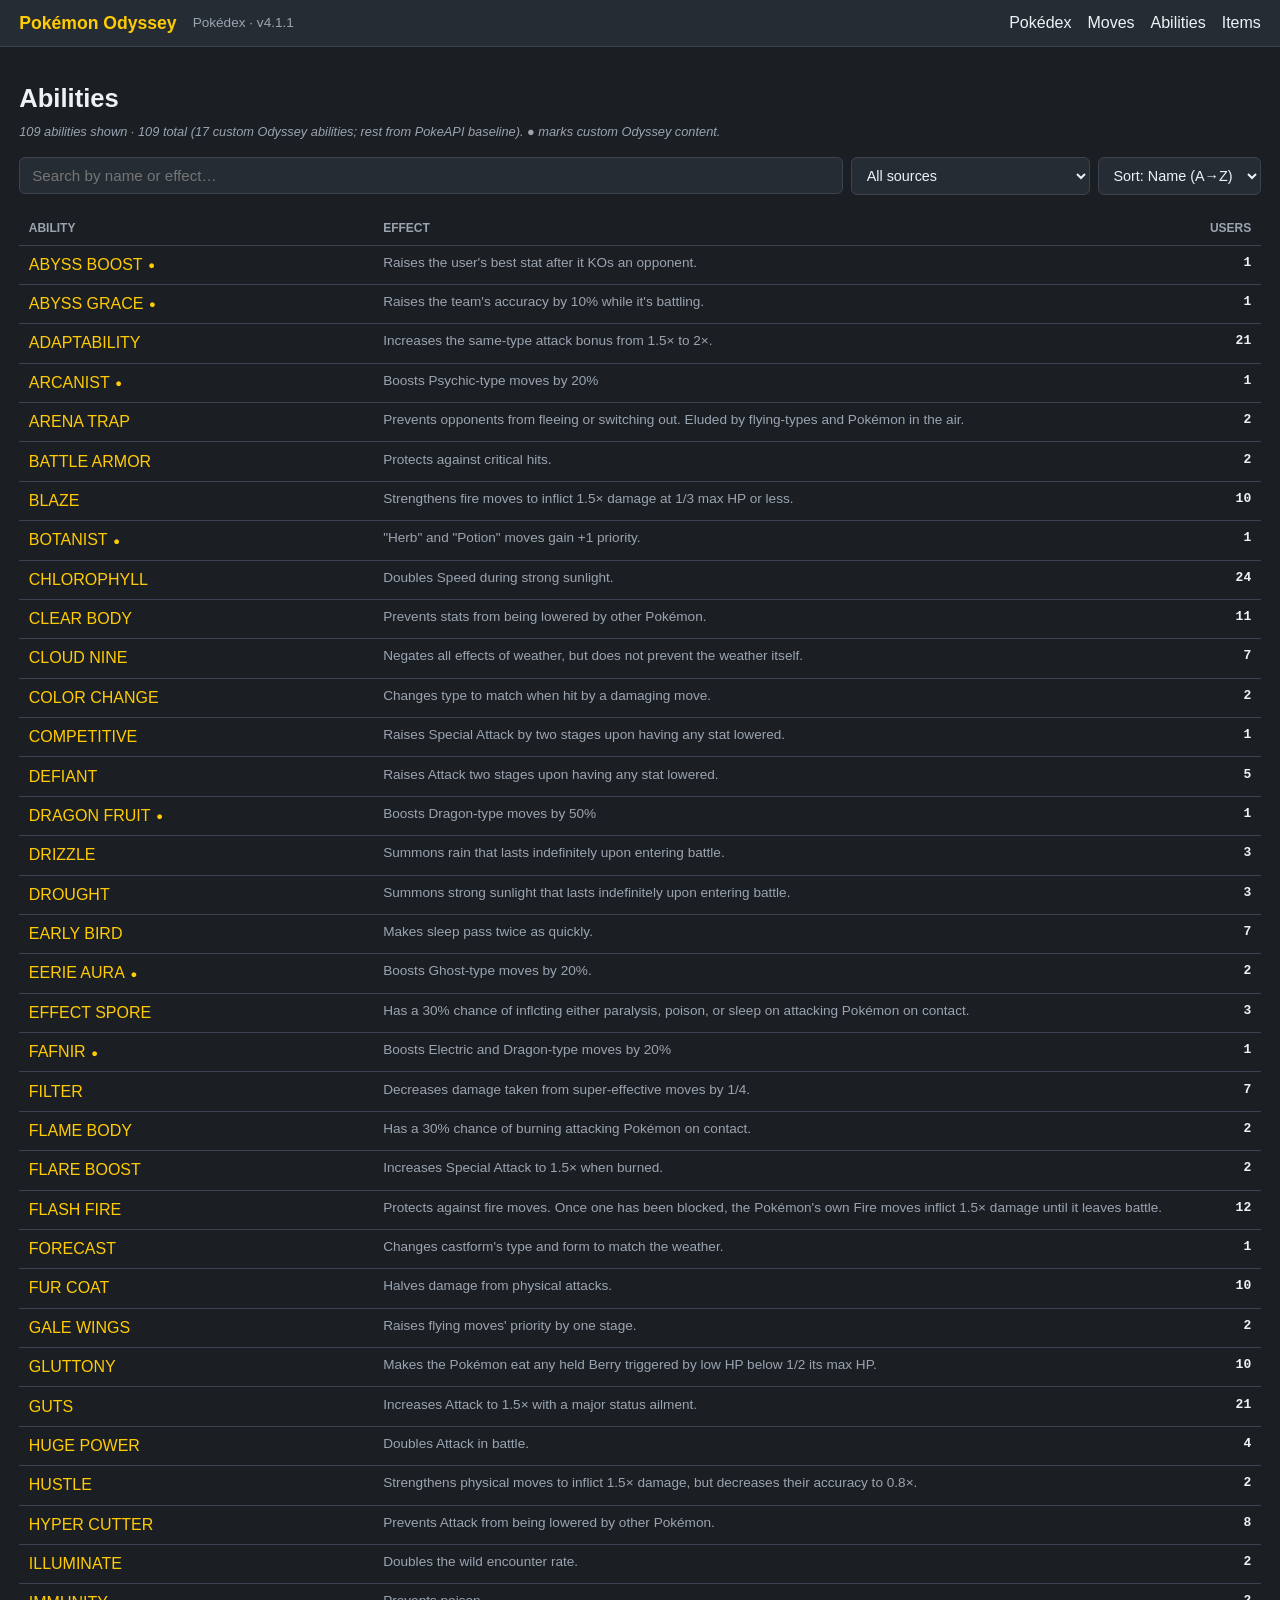
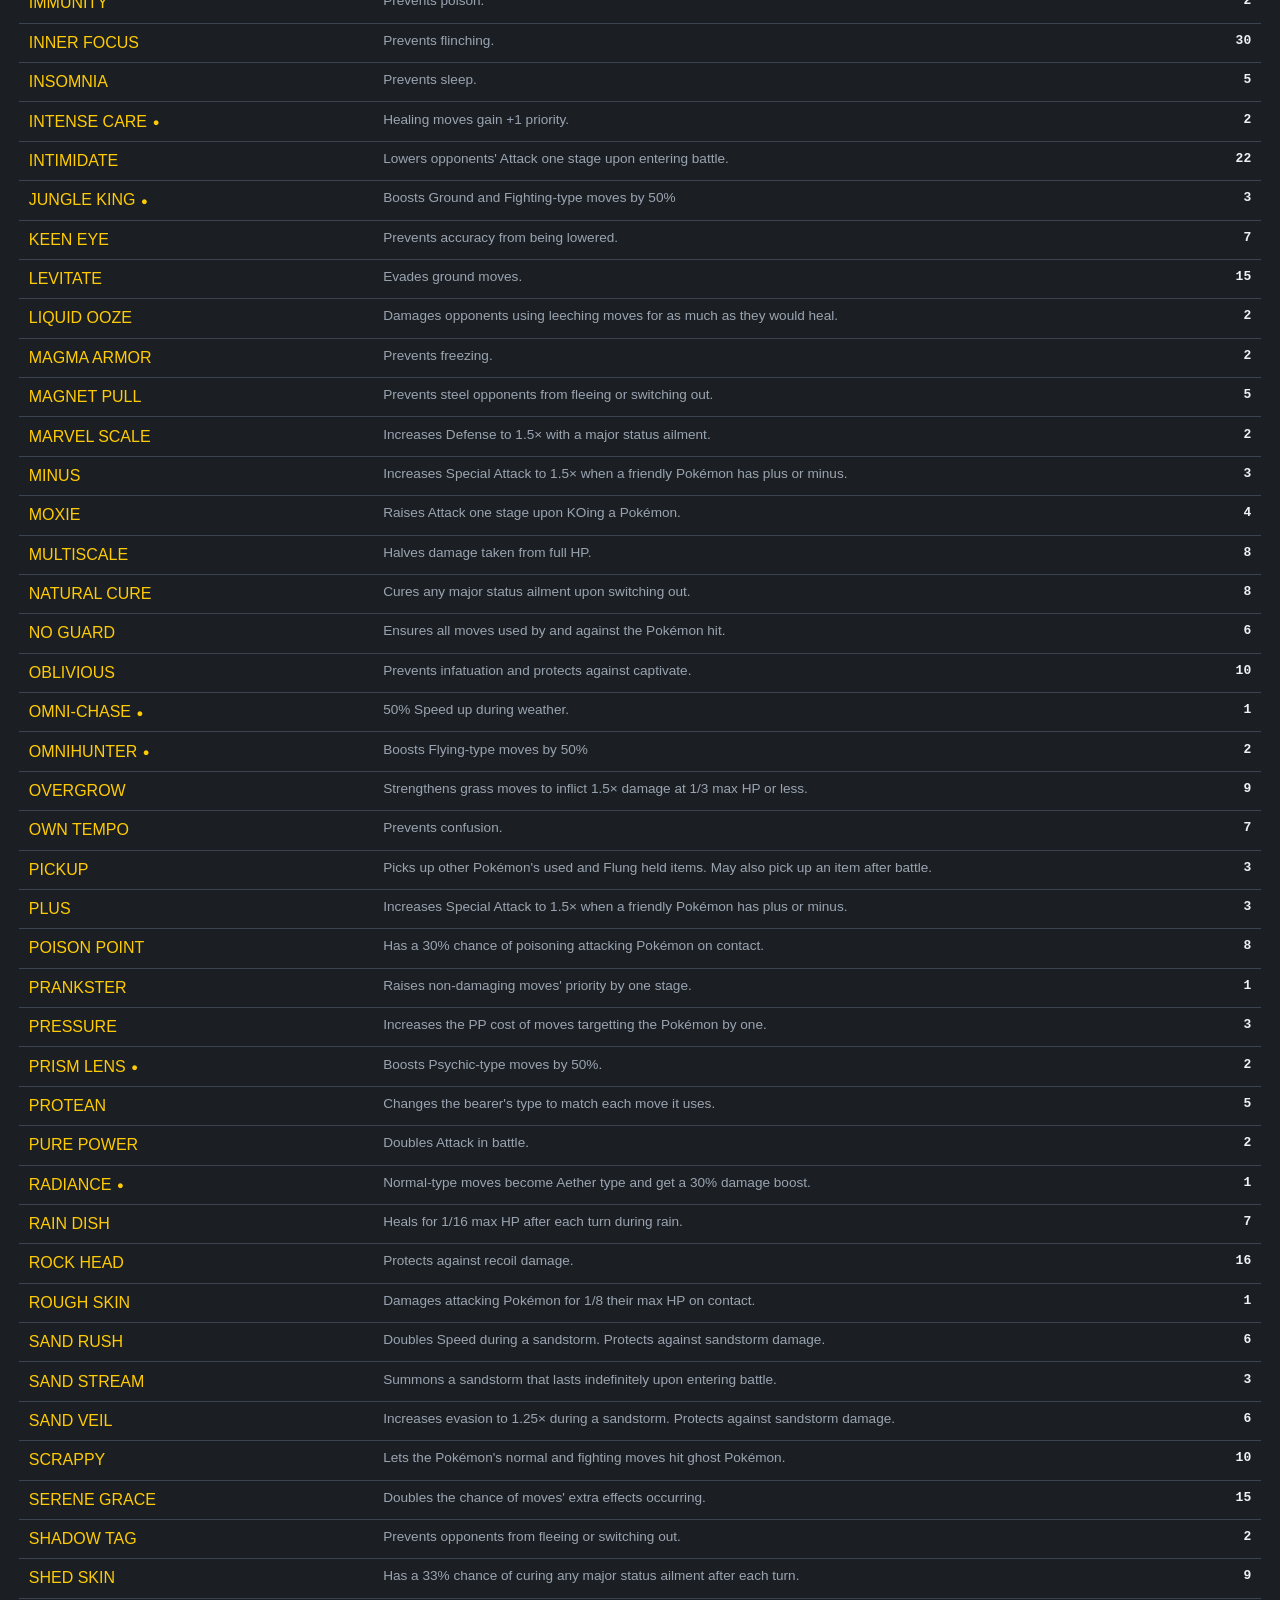
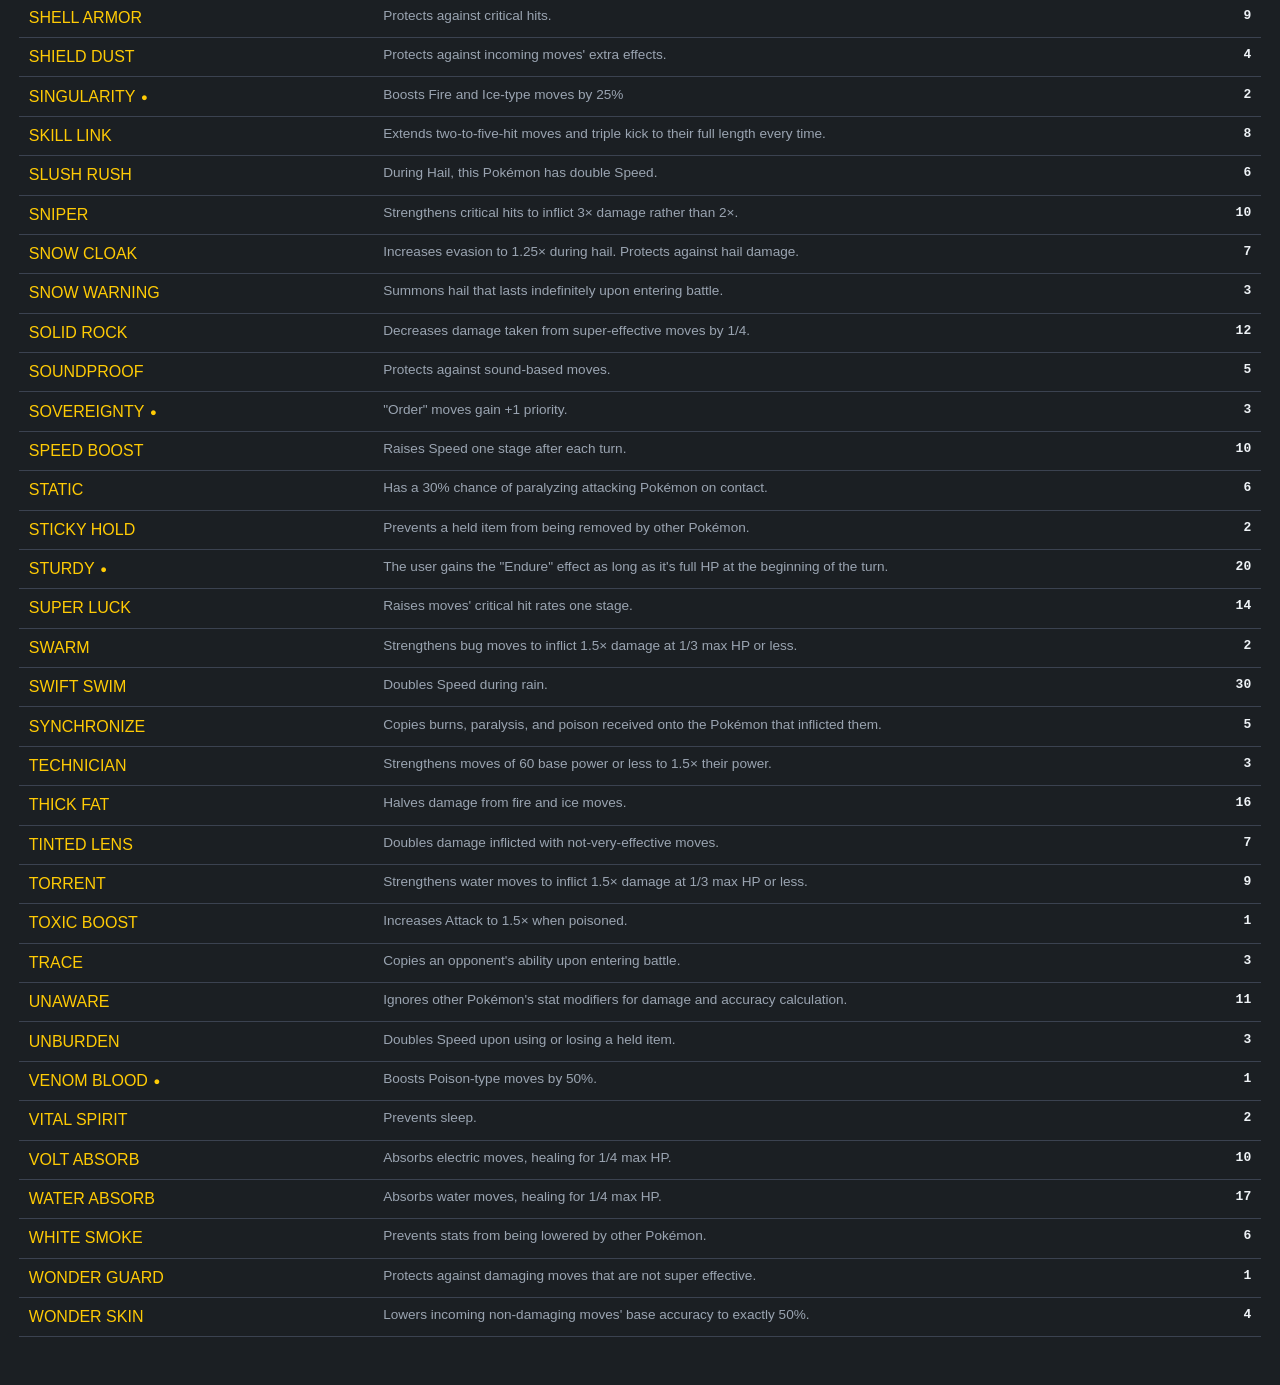
==== site/abilities.html @ 1eb5c7a1 "Add Moves and Abilities sections to the docs site The custom docs catalog dozens of new and reworked" ====
<!doctype html>
<html lang="en">
<head>
<meta charset="utf-8">
<title>Abilities — Pokémon Odyssey Pokédex</title>
<meta name="viewport" content="width=device-width, initial-scale=1">
<link rel="stylesheet" href="assets/style.css">
</head>
<body>

<header class="site-header">
  <span class="logo">Pokémon Odyssey</span>
  <span class="sub">Pokédex · v4.1.1</span>
  <nav>
    <a href="index.html">Pokédex</a>
    <a href="moves.html">Moves</a>
    <a href="abilities.html">Abilities</a>
    <a href="items.html">Items</a>
  </nav>
</header>

<main class="wrap">
  <h1>Abilities</h1>
  <p class="disclaimer" id="meta-line">Loading…</p>

  <div class="filters">
    <input id="search" class="search" placeholder="Search by name or effect…" type="search" autocomplete="off">
    <select id="kind-filter" class="select">
      <option value="">All sources</option>
      <option value="custom">Custom only (new + reworked)</option>
      <option value="new">New (Odyssey-original)</option>
      <option value="reworked">Reworked vanilla</option>
      <option value="baseline">Baseline (vanilla)</option>
    </select>
    <select id="sort" class="select">
      <option value="name">Sort: Name (A→Z)</option>
      <option value="users-desc">Sort: Most users</option>
    </select>
  </div>

  <table class="abilities-table">
    <thead>
      <tr>
        <th>Ability</th>
        <th>Effect</th>
        <th>Users</th>
      </tr>
    </thead>
    <tbody id="abilities-tbody"></tbody>
  </table>
  <p class="empty-msg" id="empty" style="display:none">No abilities match your filters.</p>
</main>

<script src="assets/abilities-list.js"></script>
</body>
</html>
---- site/assets/style.css ----
/* Pokémon Odyssey Pokédex - pokemondb.net-inspired */

:root {
  --bg: #1b1f23;
  --panel: #262c34;
  --panel-2: #2f3640;
  --border: #3b4250;
  --text: #eef2f6;
  --text-dim: #9aa4b1;
  --accent: #ffcb05;
  --accent-blue: #3b82f6;
  --shadow: 0 4px 16px rgba(0,0,0,.4);
  --radius: 10px;

  /* Pokémon type colors (Gen 6+ pokemondb palette) */
  --t-normal: #9fa19f;
  --t-fire: #e62829;
  --t-water: #2980ef;
  --t-electric: #fac000;
  --t-grass: #3fa129;
  --t-ice: #3dcef3;
  --t-fighting: #ff8000;
  --t-poison: #9141cb;
  --t-ground: #915121;
  --t-flying: #81b9ef;
  --t-psychic: #ef4179;
  --t-bug: #91a119;
  --t-rock: #afa981;
  --t-ghost: #704170;
  --t-dragon: #5060e1;
  --t-dark: #624d4e;
  --t-steel: #60a1b8;
  --t-fairy: #ef70ef;
  --t-aether: #c0c0e8;
}

* { box-sizing: border-box; }
html, body { margin: 0; padding: 0; }
body {
  background: var(--bg);
  color: var(--text);
  font-family: -apple-system, BlinkMacSystemFont, "Segoe UI", Roboto, Helvetica, Arial, sans-serif;
  line-height: 1.5;
}
a { color: var(--accent); text-decoration: none; }
a:hover { text-decoration: underline; }

header.site-header {
  background: var(--panel);
  border-bottom: 1px solid var(--border);
  padding: .6rem 1.2rem;
  display: flex;
  align-items: center;
  gap: 1rem;
  position: sticky;
  top: 0;
  z-index: 10;
}
.site-header .logo {
  font-weight: 700;
  font-size: 1.1rem;
  color: var(--accent);
}
.site-header .sub {
  color: var(--text-dim);
  font-size: .85rem;
}
.site-header nav { margin-left: auto; display: flex; gap: 1rem; }
.site-header nav a { color: var(--text); }

.wrap { max-width: 1280px; margin: 0 auto; padding: 1rem 1.2rem 3rem; }

h1 { font-size: 1.6rem; margin: 1rem 0 .25rem; }
h2 { font-size: 1.15rem; margin: 1.2rem 0 .5rem; border-bottom: 1px solid var(--border); padding-bottom: .25rem; }
h3 { font-size: 1rem; margin: .8rem 0 .4rem; color: var(--text-dim); }

/* --- Filters --- */
.filters {
  display: flex;
  flex-wrap: wrap;
  gap: .5rem;
  align-items: center;
  margin: 1rem 0;
}
.search {
  flex: 1 1 240px;
  min-width: 200px;
  padding: .55rem .75rem;
  background: var(--panel);
  border: 1px solid var(--border);
  border-radius: 6px;
  color: var(--text);
  font-size: .95rem;
}
.search:focus { outline: 2px solid var(--accent-blue); outline-offset: -1px; }

.type-chips { display: flex; flex-wrap: wrap; gap: .3rem; }
.type-chip {
  cursor: pointer;
  padding: .2rem .6rem;
  border-radius: 999px;
  font-size: .75rem;
  text-transform: uppercase;
  font-weight: 600;
  opacity: .45;
  transition: opacity .15s;
  letter-spacing: .03em;
  color: #fff;
  user-select: none;
}
.type-chip.active,
.type-chip:hover { opacity: 1; }

/* --- Dex grid --- */
.dex-grid {
  display: grid;
  grid-template-columns: repeat(auto-fill, minmax(160px, 1fr));
  gap: .8rem;
}
.dex-card {
  background: var(--panel);
  border: 1px solid var(--border);
  border-radius: var(--radius);
  padding: .8rem;
  text-align: center;
  color: var(--text);
  transition: transform .1s, box-shadow .1s, border-color .1s;
  position: relative;
}
.dex-card:hover {
  text-decoration: none;
  transform: translateY(-2px);
  box-shadow: var(--shadow);
  border-color: var(--accent);
}
.dex-card .dex-num {
  color: var(--text-dim);
  font-size: .75rem;
  font-family: monospace;
}
.dex-card .sprite {
  width: 96px;
  height: 96px;
  object-fit: contain;
  display: block;
  margin: 0 auto .25rem;
  image-rendering: -webkit-optimize-contrast;
}
.dex-card .sprite-placeholder {
  width: 96px;
  height: 96px;
  display: flex;
  align-items: center;
  justify-content: center;
  margin: 0 auto .25rem;
  background: var(--panel-2);
  border-radius: 50%;
  font-size: 2rem;
  font-weight: 700;
  color: var(--text-dim);
}
.dex-card .name {
  font-weight: 600;
  font-size: .95rem;
  margin: .15rem 0 .3rem;
}
.dex-card .name .star { color: var(--accent); margin-right: .15rem; }
.dex-card .types {
  display: flex;
  justify-content: center;
  gap: .25rem;
}
.variant-ribbon {
  position: absolute;
  top: .4rem;
  right: .4rem;
  background: var(--accent);
  color: #000;
  font-size: .65rem;
  font-weight: 700;
  padding: 1px 6px;
  border-radius: 4px;
  letter-spacing: .05em;
}

/* --- Type badges --- */
.type {
  display: inline-block;
  padding: 2px 10px;
  border-radius: 4px;
  font-size: .75rem;
  font-weight: 600;
  text-transform: uppercase;
  color: #fff;
  letter-spacing: .04em;
  text-shadow: 0 1px 0 rgba(0,0,0,.25);
}
.type.sm { font-size: .65rem; padding: 1px 8px; }

.type.normal   { background: var(--t-normal); }
.type.fire     { background: var(--t-fire); }
.type.water    { background: var(--t-water); }
.type.electric { background: var(--t-electric); color: #222; text-shadow: none; }
.type.grass    { background: var(--t-grass); }
.type.ice      { background: var(--t-ice); color: #222; text-shadow: none; }
.type.fighting { background: var(--t-fighting); }
.type.poison   { background: var(--t-poison); }
.type.ground   { background: var(--t-ground); }
.type.flying   { background: var(--t-flying); color: #222; text-shadow: none; }
.type.psychic  { background: var(--t-psychic); }
.type.bug      { background: var(--t-bug); }
.type.rock     { background: var(--t-rock); color: #222; text-shadow: none; }
.type.ghost    { background: var(--t-ghost); }
.type.dragon   { background: var(--t-dragon); }
.type.dark     { background: var(--t-dark); }
.type.steel    { background: var(--t-steel); }
.type.fairy    { background: var(--t-fairy); color: #222; text-shadow: none; }
.type.aether   { background: var(--t-aether); color: #222; text-shadow: none; }

/* --- Detail page --- */
.detail-header {
  display: grid;
  grid-template-columns: 240px 1fr;
  gap: 1.5rem;
  align-items: center;
  background: var(--panel);
  padding: 1.2rem;
  border-radius: var(--radius);
  border: 1px solid var(--border);
  margin-top: .75rem;
}
.detail-sprite {
  width: 220px;
  height: 220px;
  object-fit: contain;
  margin: 0 auto;
  display: block;
}
.detail-sprite-placeholder {
  width: 220px;
  height: 220px;
  margin: 0 auto;
  background: var(--panel-2);
  border-radius: 50%;
  display: flex;
  align-items: center;
  justify-content: center;
  font-size: 4rem;
  font-weight: 700;
  color: var(--text-dim);
}
.detail-title .dex-num { color: var(--text-dim); font-family: monospace; font-size: 1.1rem; }
.detail-title .name {
  font-size: 2.2rem;
  font-weight: 700;
  margin: .2rem 0 .6rem;
}
.detail-title .name .star { color: var(--accent); }
.detail-title .types { display: flex; gap: .4rem; margin-bottom: .4rem; }
.detail-variant-tag {
  display: inline-block;
  background: var(--accent);
  color: #000;
  padding: 2px 10px;
  border-radius: 4px;
  font-size: .75rem;
  font-weight: 700;
  letter-spacing: .05em;
  margin-top: .2rem;
}

.panels {
  display: grid;
  grid-template-columns: 1fr 1fr;
  gap: 1.5rem;
  margin-top: 1.5rem;
}
.panel {
  background: var(--panel);
  border: 1px solid var(--border);
  border-radius: var(--radius);
  padding: 1rem 1.2rem;
}

.info-table { width: 100%; border-collapse: collapse; }
.info-table td {
  padding: .4rem .4rem;
  border-bottom: 1px solid var(--border);
  vertical-align: top;
}
.info-table td:first-child {
  color: var(--text-dim);
  width: 130px;
  font-weight: 500;
}
.info-table tr:last-child td { border-bottom: none; }

/* Base stats with bars */
.stats-table { width: 100%; border-collapse: collapse; }
.stats-table td {
  padding: .35rem .4rem;
  border-bottom: 1px solid var(--border);
}
.stats-table tr:last-child td { border-bottom: none; font-weight: 700; }
.stats-table td:first-child {
  color: var(--text-dim);
  width: 90px;
  font-size: .85rem;
  text-transform: uppercase;
}
.stats-table td:nth-child(2) {
  width: 50px;
  font-family: monospace;
  text-align: right;
}
.stats-bar {
  height: 9px;
  background: var(--panel-2);
  border-radius: 4px;
  position: relative;
  overflow: hidden;
}
.stats-bar .fill {
  position: absolute;
  left: 0; top: 0; bottom: 0;
  border-radius: 4px;
  background: linear-gradient(90deg, #eb5d5d 0%, #e8a84f 50%, #8dc053 100%);
}

/* Learnset table */
.learnset { width: 100%; border-collapse: collapse; margin-top: .5rem; }
.learnset th {
  text-align: left;
  font-size: .75rem;
  text-transform: uppercase;
  color: var(--text-dim);
  padding: .4rem .6rem;
  border-bottom: 1px solid var(--border);
}
.learnset td {
  padding: .4rem .6rem;
  border-bottom: 1px solid var(--border);
}
.learnset tr:hover td { background: var(--panel-2); }
.learnset .lv {
  width: 60px;
  font-family: monospace;
  text-align: right;
  color: var(--text-dim);
}
.learnset .move-name .new-move {
  color: var(--accent);
  font-size: .7rem;
  margin-left: .3rem;
  font-weight: 700;
}

/* Locations table */
.locations th { text-align: left; font-size: .75rem; text-transform: uppercase; color: var(--text-dim); padding: .4rem .6rem; border-bottom: 1px solid var(--border); }
.locations td { padding: .4rem .6rem; border-bottom: 1px solid var(--border); }
.locations { width: 100%; border-collapse: collapse; }
.locations .pct { font-family: monospace; text-align: right; width: 60px; color: var(--text-dim); }

/* Type effectiveness */
.weakness-grid {
  display: grid;
  grid-template-columns: repeat(auto-fill, minmax(90px, 1fr));
  gap: .4rem;
  margin-top: .5rem;
}
.weakness-cell {
  text-align: center;
  background: var(--panel-2);
  border: 1px solid var(--border);
  border-radius: 6px;
  padding: .4rem .2rem;
}
.weakness-cell .mult {
  display: block;
  font-family: monospace;
  margin-top: .15rem;
  font-weight: 600;
}
.weakness-cell.x0   { opacity: .45; }
.weakness-cell.x025 { background: rgba(63,161,41,.25); border-color: var(--t-grass); }
.weakness-cell.x05  { background: rgba(63,161,41,.15); border-color: var(--t-grass); }
.weakness-cell.x1   { }
.weakness-cell.x2   { background: rgba(230,40,41,.2); border-color: var(--t-fire); }
.weakness-cell.x4   { background: rgba(230,40,41,.35); border-color: var(--t-fire); }

.disclaimer {
  color: var(--text-dim);
  font-size: .8rem;
  margin-top: .3rem;
  font-style: italic;
}

.empty-msg { color: var(--text-dim); font-style: italic; padding: .5rem 0; }
.loading { padding: 2rem; text-align: center; color: var(--text-dim); }

.back-link {
  display: inline-block;
  margin-bottom: .25rem;
  color: var(--text-dim);
  font-size: .9rem;
}

/* --- New: filter dropdowns and check-labels --- */
.select {
  padding: .55rem .65rem;
  background: var(--panel);
  border: 1px solid var(--border);
  border-radius: 6px;
  color: var(--text);
  font-size: .9rem;
}
.select:focus { outline: 2px solid var(--accent-blue); outline-offset: -1px; }
.check-label {
  color: var(--text-dim);
  font-size: .85rem;
  display: flex;
  align-items: center;
  gap: .35rem;
  cursor: pointer;
  user-select: none;
}
.check-label input { cursor: pointer; }
.reset-btn {
  background: var(--panel-2);
  border: 1px solid var(--border);
  color: var(--text-dim);
  padding: .45rem .8rem;
  border-radius: 6px;
  font-size: .85rem;
  cursor: pointer;
}
.reset-btn:hover { color: var(--text); border-color: var(--accent); }
.hint { color: var(--text-dim); font-size: .8rem; margin: .4rem 0 0; }
.dim { color: var(--text-dim); }

/* --- Card additions: BST + event ribbon --- */
.card-total {
  font-family: monospace;
  color: var(--text-dim);
  font-size: .7rem;
  margin-top: .25rem;
}
.event-ribbon {
  position: absolute;
  top: .4rem;
  right: .4rem;
  background: #b94a48;
  color: #fff;
  font-size: .65rem;
  font-weight: 700;
  padding: 1px 6px;
  border-radius: 4px;
  letter-spacing: .05em;
}
.bb-ribbon {
  position: absolute;
  top: .4rem;
  right: .4rem;
  background: #2a8eb0;
  color: #fff;
  font-size: .65rem;
  font-weight: 700;
  padding: 1px 6px;
  border-radius: 4px;
  letter-spacing: .05em;
}
.detail-bb-tag {
  display: inline-block;
  background: #2a8eb0;
  color: #fff;
  padding: 2px 10px;
  border-radius: 4px;
  font-size: .75rem;
  font-weight: 700;
  letter-spacing: .05em;
  margin-top: .2rem;
  margin-left: .35rem;
}

/* --- Detail header: shiny variant preview, event tag --- */
.detail-header .sprite-wrap {
  display: flex;
  flex-direction: column;
  align-items: center;
  gap: .5rem;
}
.detail-sprite-shiny {
  width: 80px;
  height: 80px;
  object-fit: contain;
  background: var(--panel-2);
  border: 1px solid var(--border);
  border-radius: 8px;
  padding: 4px;
  image-rendering: pixelated;
}
.detail-event-tag {
  display: inline-block;
  background: #b94a48;
  color: #fff;
  padding: 2px 10px;
  border-radius: 4px;
  font-size: .75rem;
  font-weight: 700;
  letter-spacing: .05em;
  margin-top: .2rem;
  margin-left: .35rem;
}

/* --- Evolution chain --- */
.evo-chain {
  display: flex;
  flex-wrap: wrap;
  gap: 1rem;
  align-items: flex-start;
  background: var(--panel);
  border: 1px solid var(--border);
  border-radius: var(--radius);
  padding: 1rem;
}
.evo-row {
  display: flex;
  align-items: center;
  gap: .75rem;
  flex-wrap: wrap;
}
.evo-branches {
  display: flex;
  flex-direction: column;
  gap: .75rem;
}
.evo-branch {
  display: flex;
  align-items: center;
  gap: .75rem;
}
.evo-node {
  background: var(--panel-2);
  border: 1px solid var(--border);
  border-radius: 8px;
  padding: .5rem .6rem;
  min-width: 110px;
  text-align: center;
}
.evo-node.current {
  border-color: var(--accent);
  box-shadow: 0 0 0 2px rgba(255,203,5,.15);
}
.evo-node a {
  color: var(--text);
  display: block;
}
.evo-node a:hover { text-decoration: none; }
.evo-node .sprite {
  width: 72px;
  height: 72px;
  object-fit: contain;
  display: block;
  margin: 0 auto;
  image-rendering: pixelated;
}
.evo-node .name {
  font-size: .85rem;
  font-weight: 600;
  margin-top: .2rem;
}
.evo-node .dim {
  font-family: monospace;
  font-size: .7rem;
}
.evo-arrow {
  display: flex;
  flex-direction: column;
  align-items: center;
  gap: .15rem;
  color: var(--text-dim);
  min-width: 80px;
}
.evo-arrow .arrow { font-size: 1.6rem; line-height: 1; }
.evo-arrow .cond {
  font-size: .75rem;
  text-align: center;
  max-width: 140px;
}

/* --- Item link (inline pill) --- */
.item-link {
  background: var(--panel-2);
  border: 1px solid var(--border);
  color: var(--accent);
  border-radius: 4px;
  padding: 1px 6px;
  font-size: .85em;
  white-space: nowrap;
}
.item-link:hover {
  text-decoration: none;
  border-color: var(--accent);
}

/* --- Habitat badges in locations table --- */
.habitat-badge {
  display: inline-block;
  font-size: .7rem;
  padding: 1px 6px;
  border-radius: 4px;
  background: var(--panel-2);
  border: 1px solid var(--border);
  color: var(--text-dim);
  font-weight: 600;
  text-transform: uppercase;
  letter-spacing: .04em;
}
.habitat-badge.habitatevent,
.habitat-badge.habitatgift,
.habitat-badge.habitattrade {
  background: #4a2828;
  color: #ffd0d0;
  border-color: #b94a48;
}

/* --- Items page --- */
.items-table { width: 100%; border-collapse: collapse; }
.items-table th {
  text-align: left;
  font-size: .75rem;
  text-transform: uppercase;
  color: var(--text-dim);
  padding: .5rem .6rem;
  border-bottom: 1px solid var(--border);
}
.items-table td {
  padding: .45rem .6rem;
  border-bottom: 1px solid var(--border);
}
.items-table tr:hover td { background: var(--panel-2); }
.source-tag {
  display: inline-block;
  font-size: .65rem;
  padding: 1px 6px;
  border-radius: 4px;
  margin-right: .25rem;
  text-transform: uppercase;
  font-weight: 700;
  letter-spacing: .04em;
  background: var(--panel-2);
  border: 1px solid var(--border);
  color: var(--text-dim);
}
.tag-shop     { background: #2c4660; color: #cfe1ff; border-color: #3b82f6; }
.tag-pickup   { background: #6e4d2a; color: #ffe1c2; border-color: #d49234; }
.tag-gather   { background: #2f5732; color: #d8f3d4; border-color: #3fa129; }
.tag-location { background: #553466; color: #e7d3ff; border-color: #9141cb; }
.tag-tm       { background: #5d4949; color: #ffd6d6; border-color: #b94a48; }

.item-header {
  display: grid;
  grid-template-columns: 96px 1fr;
  gap: 1rem;
  align-items: center;
  background: var(--panel);
  padding: 1rem;
  border-radius: var(--radius);
  border: 1px solid var(--border);
  margin-top: .5rem;
}
.item-icon {
  width: 96px;
  height: 96px;
  background: var(--panel-2);
  border-radius: 50%;
  display: flex;
  align-items: center;
  justify-content: center;
  font-size: 2.4rem;
}
.item-header .name { margin: .15rem 0 .2rem; font-size: 1.6rem; }
.source-list { list-style: none; padding: 0; margin: .25rem 0 1rem; }
.source-li {
  padding: .35rem .5rem;
  border-bottom: 1px solid var(--border);
}
.source-li:last-child { border-bottom: none; }

.evo-grid {
  display: grid;
  grid-template-columns: repeat(auto-fill, minmax(160px, 1fr));
  gap: .6rem;
  margin-top: .5rem;
}
.evo-mini {
  background: var(--panel-2);
  border: 1px solid var(--border);
  border-radius: 8px;
  padding: .5rem;
  text-align: center;
  color: var(--text);
}
.evo-mini:hover { text-decoration: none; border-color: var(--accent); }
.evo-mini .sprite { width: 56px; height: 56px; object-fit: contain; }
.evo-mini .name { font-weight: 600; margin: .15rem 0; }
.evo-mini .cond { color: var(--text-dim); font-size: .7rem; }

/* --- Moves & Abilities tables --- */
.moves-table, .abilities-table {
  width: 100%;
  border-collapse: collapse;
  margin-top: .5rem;
}
.moves-table th, .abilities-table th {
  text-align: left;
  font-size: .75rem;
  text-transform: uppercase;
  color: var(--text-dim);
  padding: .5rem .6rem;
  border-bottom: 1px solid var(--border);
}
.moves-table td, .abilities-table td {
  padding: .45rem .6rem;
  border-bottom: 1px solid var(--border);
  vertical-align: top;
}
.moves-table tr:hover td, .abilities-table tr:hover td { background: var(--panel-2); }
.moves-table .num, .abilities-table .num {
  font-family: monospace;
  text-align: right;
  width: 60px;
  color: var(--text-dim);
}
.effect-cell {
  color: var(--text-dim);
  font-size: .85rem;
  max-width: 360px;
}
.users-count {
  font-family: monospace;
  font-weight: 600;
  color: var(--text);
}
.custom-dot {
  color: var(--accent);
  margin-left: .35rem;
  font-size: .7rem;
  vertical-align: middle;
}

/* --- Category badges (Physical / Special / Status) --- */
.cat-badge {
  display: inline-block;
  padding: 2px 8px;
  border-radius: 4px;
  font-size: .7rem;
  font-weight: 700;
  text-transform: uppercase;
  letter-spacing: .04em;
  color: #fff;
}
.cat-physical { background: #b94a48; }
.cat-special  { background: #3b82f6; }
.cat-status   { background: #6e6e6e; }

/* --- Custom / Baseline source tags on detail pages --- */
.custom-tag {
  display: inline-block;
  background: var(--accent);
  color: #000;
  padding: 2px 10px;
  border-radius: 4px;
  font-size: .75rem;
  font-weight: 700;
  letter-spacing: .04em;
}
.baseline-tag {
  display: inline-block;
  background: var(--panel-2);
  border: 1px solid var(--border);
  color: var(--text-dim);
  padding: 2px 10px;
  border-radius: 4px;
  font-size: .75rem;
  font-weight: 600;
  letter-spacing: .04em;
}

/* Detail-header badges row (used on move/ability pages) */
.detail-header .badges {
  display: flex;
  flex-wrap: wrap;
  gap: .4rem;
  margin-top: .4rem;
}

/* Breadcrumb above detail headers */
.breadcrumb {
  margin: .25rem 0 .5rem;
  color: var(--text-dim);
  font-size: .9rem;
}
.breadcrumb a { color: var(--text-dim); }
.breadcrumb a:hover { color: var(--accent); }

/* Effect text on detail pages */
.effect-text {
  margin: .25rem 0 .5rem;
  line-height: 1.55;
}

/* "Used by" grid on move/ability detail pages */
.user-grid {
  display: grid;
  grid-template-columns: repeat(auto-fill, minmax(140px, 1fr));
  gap: .5rem;
  margin-top: .5rem;
}
.user-card {
  background: var(--panel);
  border: 1px solid var(--border);
  border-radius: 8px;
  padding: .5rem .6rem;
  text-align: center;
  color: var(--text);
  transition: border-color .1s, transform .1s;
}
.user-card:hover {
  text-decoration: none;
  border-color: var(--accent);
  transform: translateY(-1px);
}
.user-card .dex-num {
  color: var(--text-dim);
  font-family: monospace;
  font-size: .7rem;
}
.user-card .name {
  font-weight: 600;
  font-size: .9rem;
  margin-top: .15rem;
}

/* Detail header layout for move/ability pages (no sprite column) */
.detail-header > .detail-title:only-child {
  grid-column: 1 / -1;
}

/* Responsive */
@media (max-width: 900px) {
  .detail-header { grid-template-columns: 1fr; text-align: center; }
  .detail-title .types { justify-content: center; }
  .panels { grid-template-columns: 1fr; }
}
@media (max-width: 600px) {
  .detail-sprite, .detail-sprite-placeholder { width: 160px; height: 160px; }
  .detail-title .name { font-size: 1.6rem; }
  .evo-row { flex-direction: column; align-items: stretch; }
  .evo-branches { padding-left: .5rem; }
}
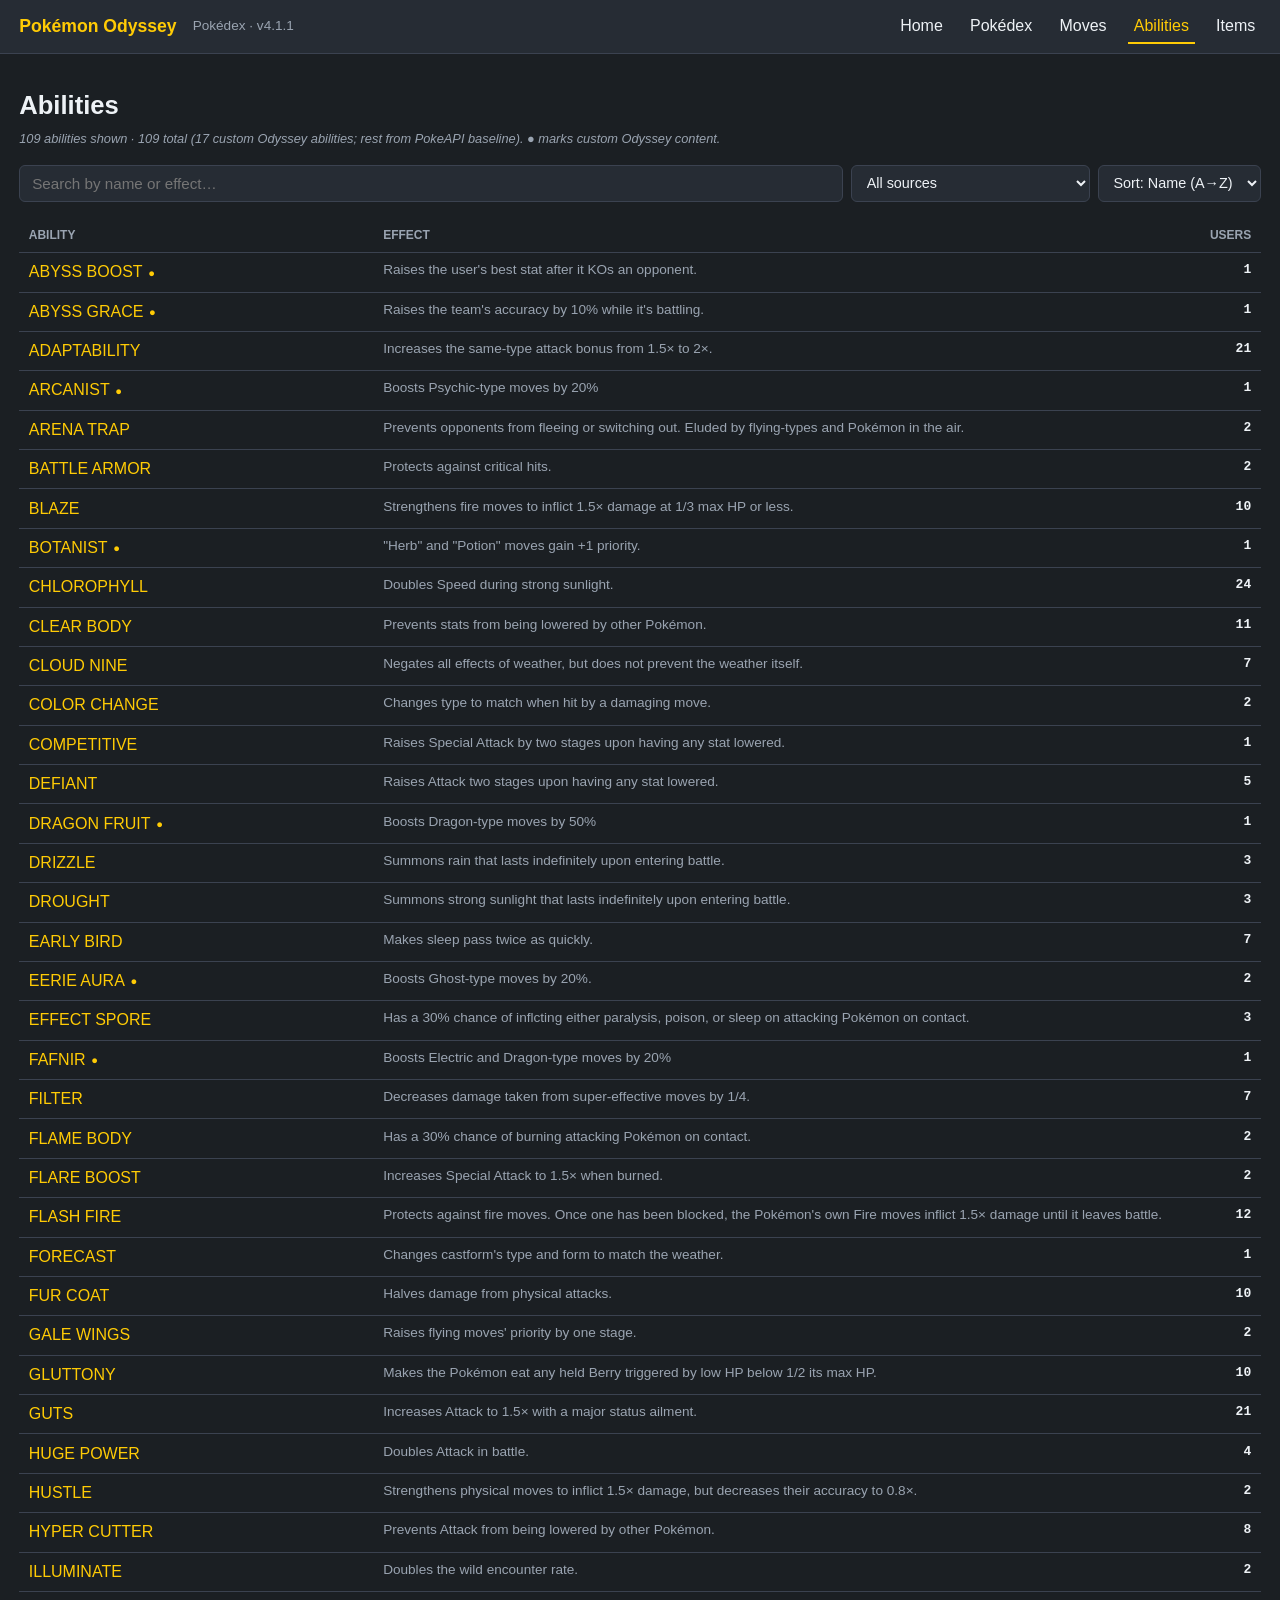
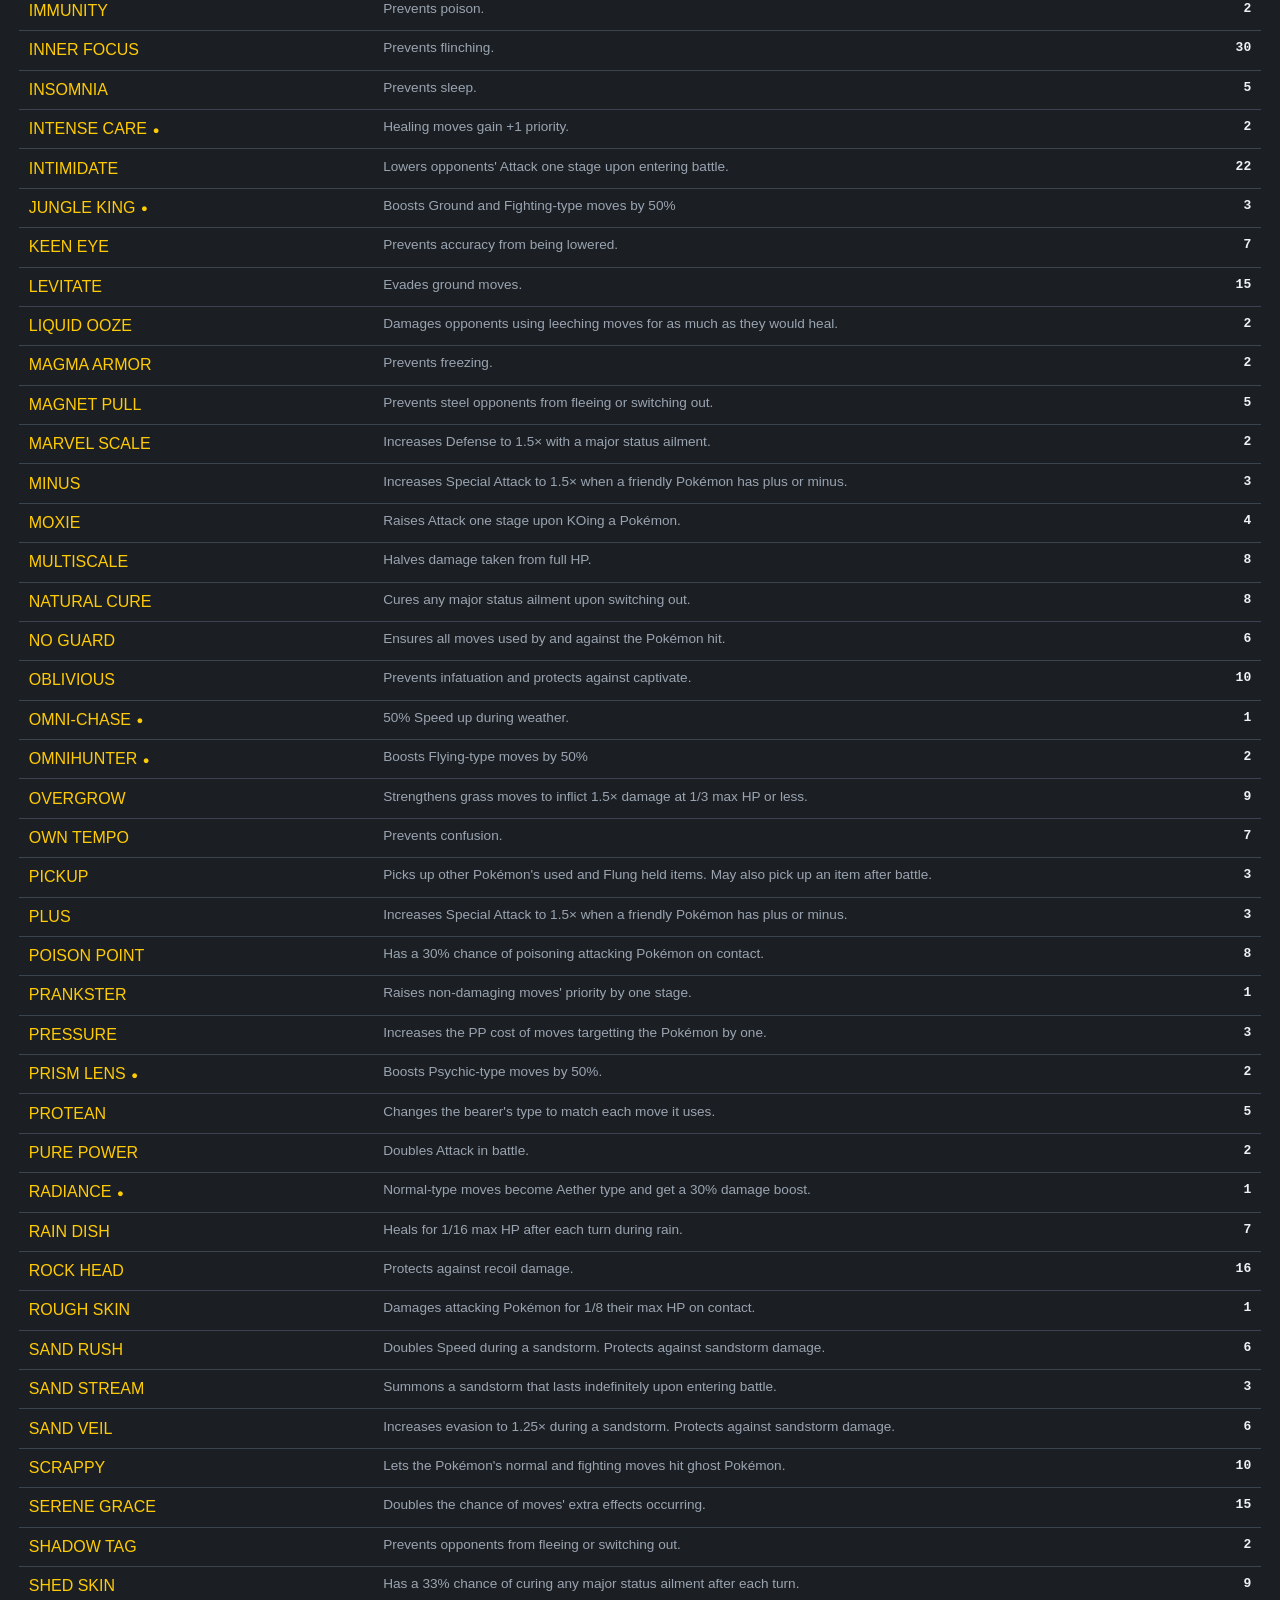
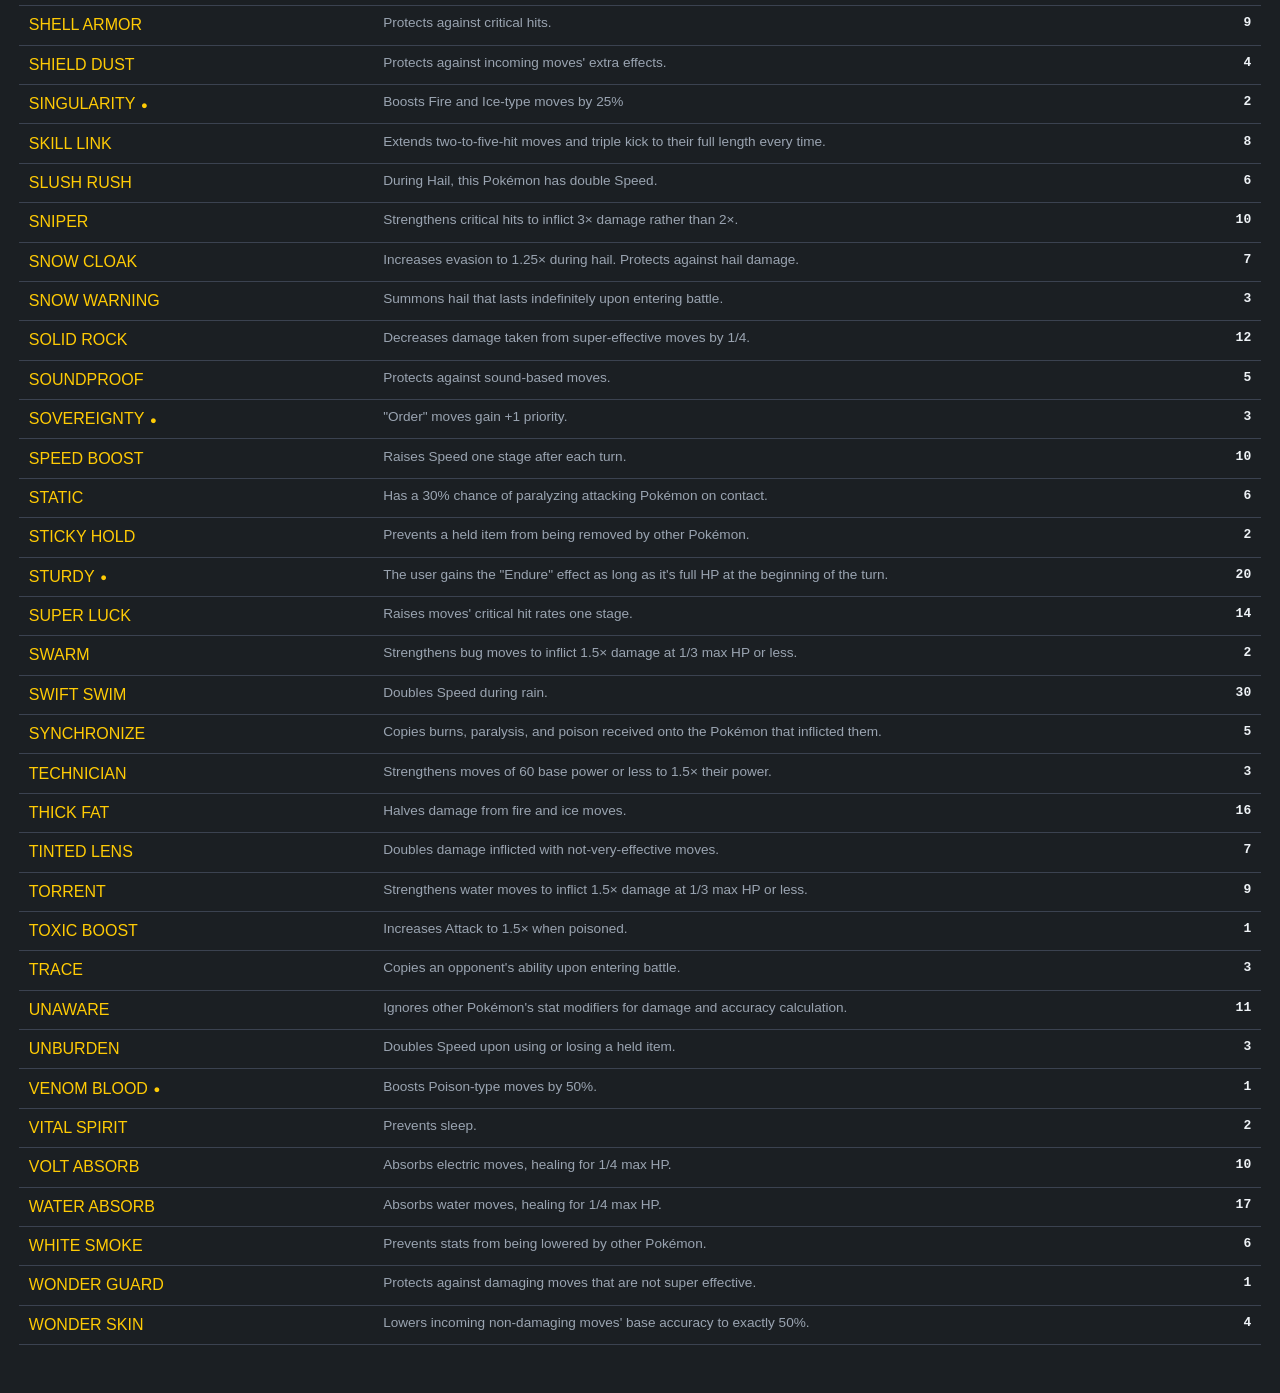
==== commit 6643b09c: "Redesign home page as a proper landing for the docs The Pokédex grid was acting as the homepage, whi" ====
--- a/site/abilities.html
+++ b/site/abilities.html
@@ -12,9 +12,10 @@
   <span class="logo">Pokémon Odyssey</span>
   <span class="sub">Pokédex · v4.1.1</span>
   <nav>
-    <a href="index.html">Pokédex</a>
+    <a href="index.html">Home</a>
+    <a href="pokedex.html">Pokédex</a>
     <a href="moves.html">Moves</a>
-    <a href="abilities.html">Abilities</a>
+    <a href="abilities.html" class="active">Abilities</a>
     <a href="items.html">Items</a>
   </nav>
 </header>
--- a/site/assets/style.css
+++ b/site/assets/style.css
@@ -65,8 +65,20 @@
   color: var(--text-dim);
   font-size: .85rem;
 }
+.site-header .logo { text-decoration: none; }
+.site-header .logo:hover { text-decoration: none; opacity: .85; }
 .site-header nav { margin-left: auto; display: flex; gap: 1rem; }
-.site-header nav a { color: var(--text); }
+.site-header nav a {
+  color: var(--text);
+  padding: .25rem .35rem;
+  border-bottom: 2px solid transparent;
+  transition: color .12s, border-color .12s;
+}
+.site-header nav a:hover { color: var(--accent); text-decoration: none; }
+.site-header nav a.active {
+  color: var(--accent);
+  border-bottom-color: var(--accent);
+}
 
 .wrap { max-width: 1280px; margin: 0 auto; padding: 1rem 1.2rem 3rem; }
 
@@ -706,6 +718,224 @@
 .evo-mini .name { font-weight: 600; margin: .15rem 0; }
 .evo-mini .cond { color: var(--text-dim); font-size: .7rem; }
 
+/* =================================================================
+   Landing page (index.html)
+   ================================================================= */
+body.home { background: var(--bg); }
+
+.hero {
+  position: relative;
+  min-height: 460px;
+  display: flex;
+  align-items: center;
+  justify-content: center;
+  overflow: hidden;
+  border-bottom: 1px solid var(--border);
+}
+.hero-bg {
+  position: absolute; inset: 0;
+  background-size: cover;
+  background-position: center 30%;
+  filter: saturate(1.05) brightness(.55);
+  transform: scale(1.02);
+}
+.hero-overlay {
+  position: absolute; inset: 0;
+  background:
+    radial-gradient(ellipse at 50% 100%, rgba(27,31,35,.95) 0%, rgba(27,31,35,.55) 60%, rgba(27,31,35,.85) 100%),
+    linear-gradient(180deg, rgba(27,31,35,.45) 0%, rgba(27,31,35,.85) 100%);
+}
+.hero-content {
+  position: relative;
+  z-index: 1;
+  text-align: center;
+  padding: 3.5rem 1.5rem 3.5rem;
+  max-width: 880px;
+}
+.hero-logo {
+  display: block;
+  margin: 0 auto 1.2rem;
+  max-width: 460px;
+  width: 75%;
+  height: auto;
+  filter: drop-shadow(0 4px 18px rgba(0,0,0,.6));
+}
+.hero-tagline {
+  font-size: 1.15rem;
+  line-height: 1.55;
+  color: #e8edf3;
+  margin: 0 auto .5rem;
+  max-width: 640px;
+  text-shadow: 0 2px 8px rgba(0,0,0,.5);
+}
+.hero-version {
+  color: var(--text-dim);
+  font-size: .9rem;
+  margin: .25rem 0 1.6rem;
+  letter-spacing: .04em;
+}
+.hero-version strong { color: var(--accent); font-weight: 700; }
+
+.hero-cta {
+  display: flex;
+  justify-content: center;
+  gap: .75rem;
+  flex-wrap: wrap;
+}
+.btn {
+  display: inline-block;
+  padding: .7rem 1.4rem;
+  border-radius: 8px;
+  font-weight: 700;
+  font-size: .95rem;
+  letter-spacing: .03em;
+  border: 2px solid transparent;
+  text-decoration: none;
+  transition: transform .1s, background .1s, border-color .1s, color .1s;
+}
+.btn:hover { text-decoration: none; transform: translateY(-1px); }
+.btn.primary {
+  background: var(--accent);
+  color: #1b1f23;
+}
+.btn.primary:hover { background: #ffe066; }
+.btn.ghost {
+  background: rgba(255,255,255,.06);
+  color: var(--text);
+  border-color: rgba(255,255,255,.25);
+  backdrop-filter: blur(2px);
+}
+.btn.ghost:hover { border-color: var(--accent); color: var(--accent); }
+
+.t-aether-text { color: var(--t-aether); font-weight: 600; }
+
+.home-wrap { max-width: 1200px; }
+.section-title {
+  font-size: 1.35rem;
+  margin: 2rem 0 1rem;
+  border-bottom: 1px solid var(--border);
+  padding-bottom: .35rem;
+}
+
+.home-cards {
+  display: grid;
+  grid-template-columns: repeat(auto-fit, minmax(260px, 1fr));
+  gap: 1rem;
+}
+.home-card {
+  display: flex;
+  gap: 1rem;
+  background: var(--panel);
+  border: 1px solid var(--border);
+  border-radius: var(--radius);
+  padding: 1.1rem 1.2rem;
+  color: var(--text);
+  transition: transform .12s, border-color .12s, box-shadow .12s;
+  align-items: flex-start;
+}
+.home-card:hover {
+  text-decoration: none;
+  border-color: var(--accent);
+  transform: translateY(-3px);
+  box-shadow: var(--shadow);
+}
+.home-card-icon {
+  flex: 0 0 56px;
+  width: 56px;
+  height: 56px;
+  display: flex;
+  align-items: center;
+  justify-content: center;
+  background: var(--panel-2);
+  border-radius: 10px;
+  border: 1px solid var(--border);
+}
+.home-card-icon svg { width: 40px; height: 40px; }
+.home-card-body { flex: 1; min-width: 0; }
+.home-card-body h3 {
+  margin: 0 0 .35rem;
+  color: var(--accent);
+  font-size: 1.15rem;
+}
+.home-card-body p {
+  margin: 0 0 .4rem;
+  font-size: .9rem;
+  color: var(--text);
+  line-height: 1.5;
+}
+.home-card-body p strong { color: var(--accent); font-weight: 600; }
+.home-card-stat {
+  font-family: monospace;
+  font-size: .8rem !important;
+  color: var(--text-dim) !important;
+  margin-top: .35rem !important;
+}
+
+.home-features { margin-top: 1.5rem; }
+.feature-grid {
+  display: grid;
+  grid-template-columns: repeat(auto-fit, minmax(230px, 1fr));
+  gap: .8rem;
+}
+.feature {
+  background: var(--panel);
+  border: 1px solid var(--border);
+  border-radius: var(--radius);
+  padding: .9rem 1rem;
+}
+.feature-tag {
+  display: inline-block;
+  background: var(--panel-2);
+  color: var(--accent);
+  border: 1px solid var(--border);
+  border-radius: 999px;
+  padding: 2px 10px;
+  font-size: .7rem;
+  font-weight: 700;
+  text-transform: uppercase;
+  letter-spacing: .06em;
+  margin-bottom: .45rem;
+}
+.feature p {
+  margin: 0;
+  color: var(--text-dim);
+  font-size: .88rem;
+  line-height: 1.5;
+}
+
+.home-about { margin-top: 1.5rem; }
+.home-about p {
+  color: var(--text);
+  line-height: 1.6;
+  font-size: .95rem;
+}
+.home-meta {
+  color: var(--text-dim);
+  font-style: italic;
+  font-size: .85rem;
+  margin-top: .8rem;
+}
+
+.site-footer {
+  background: var(--panel);
+  border-top: 1px solid var(--border);
+  margin-top: 3rem;
+  padding: 1.4rem 1.2rem;
+  text-align: center;
+  color: var(--text-dim);
+  font-size: .85rem;
+}
+.site-footer p { margin: .25rem 0; }
+.site-footer a { color: var(--accent); }
+
+@media (max-width: 600px) {
+  .hero { min-height: 380px; }
+  .hero-content { padding: 2.5rem 1rem; }
+  .hero-logo { max-width: 320px; width: 80%; }
+  .hero-tagline { font-size: 1rem; }
+  .home-card { flex-direction: column; align-items: stretch; }
+}
+
 /* --- Moves & Abilities tables --- */
 .moves-table, .abilities-table {
   width: 100%;
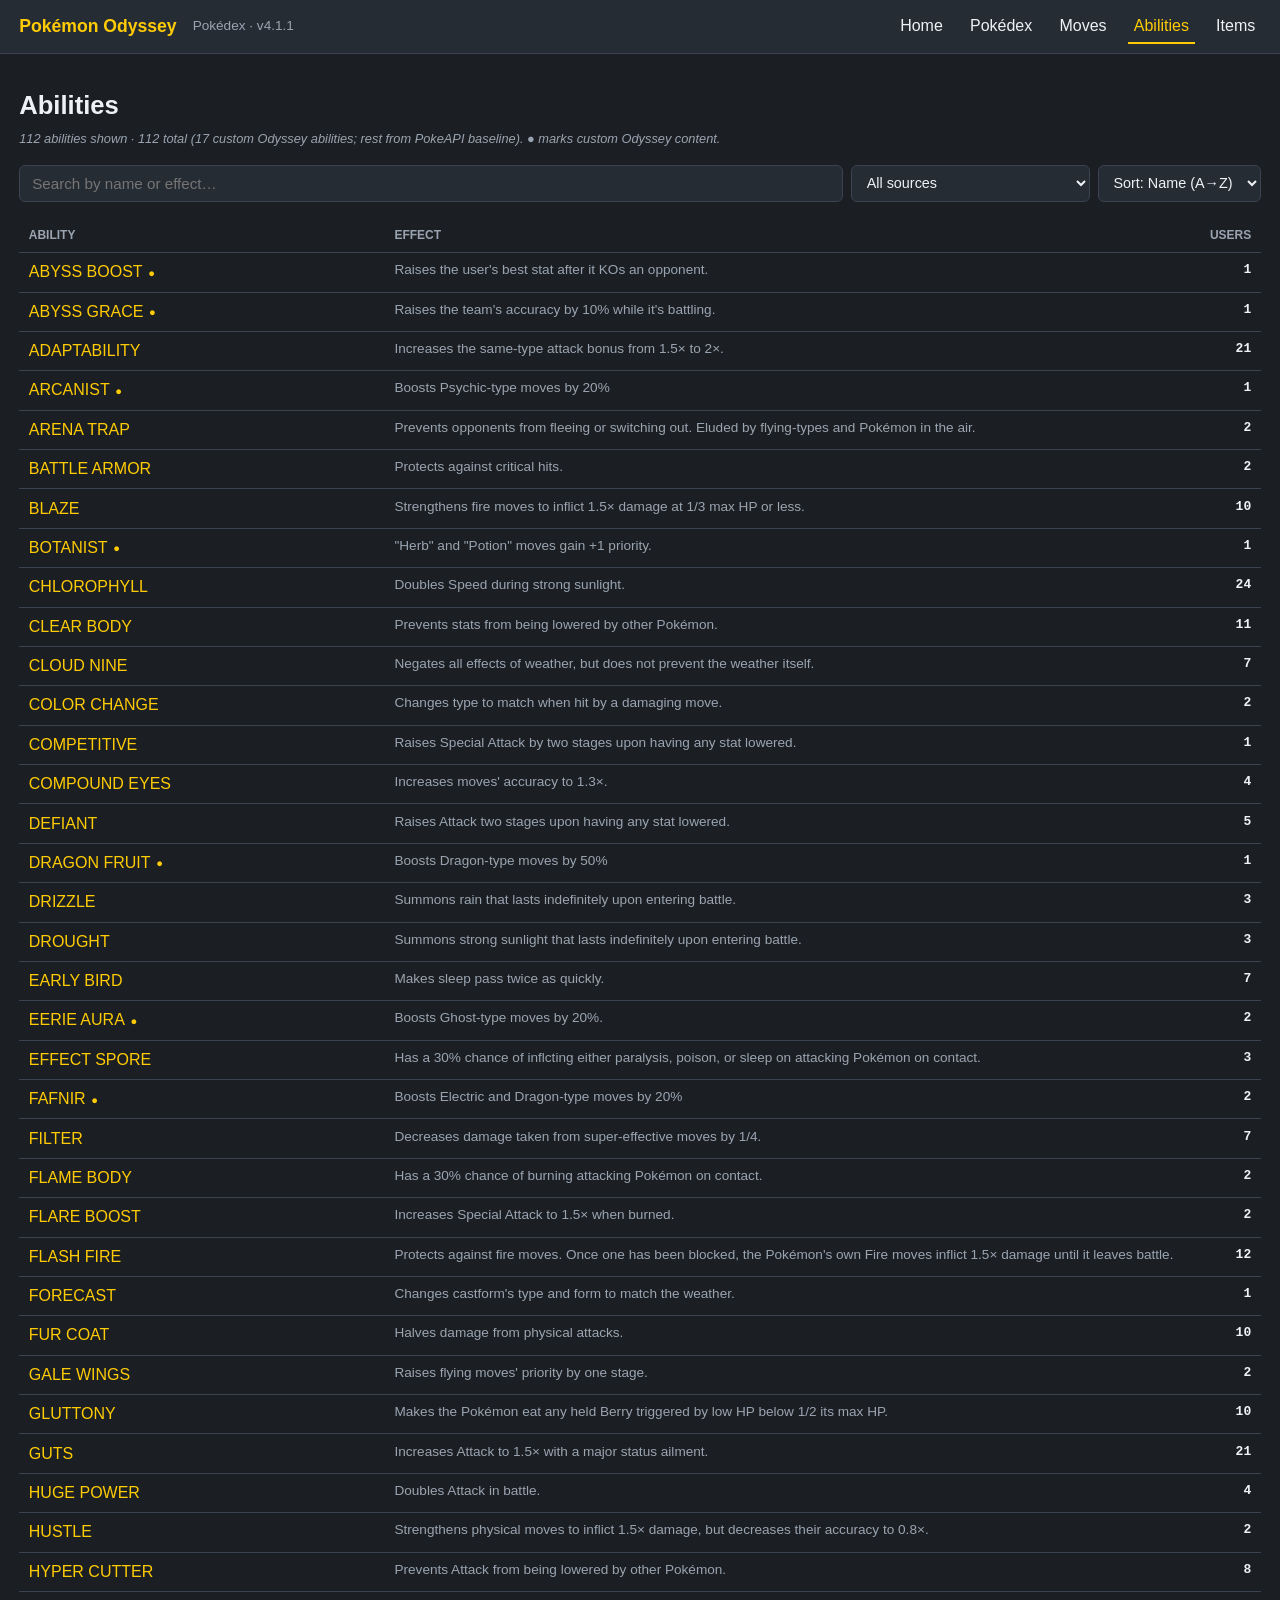
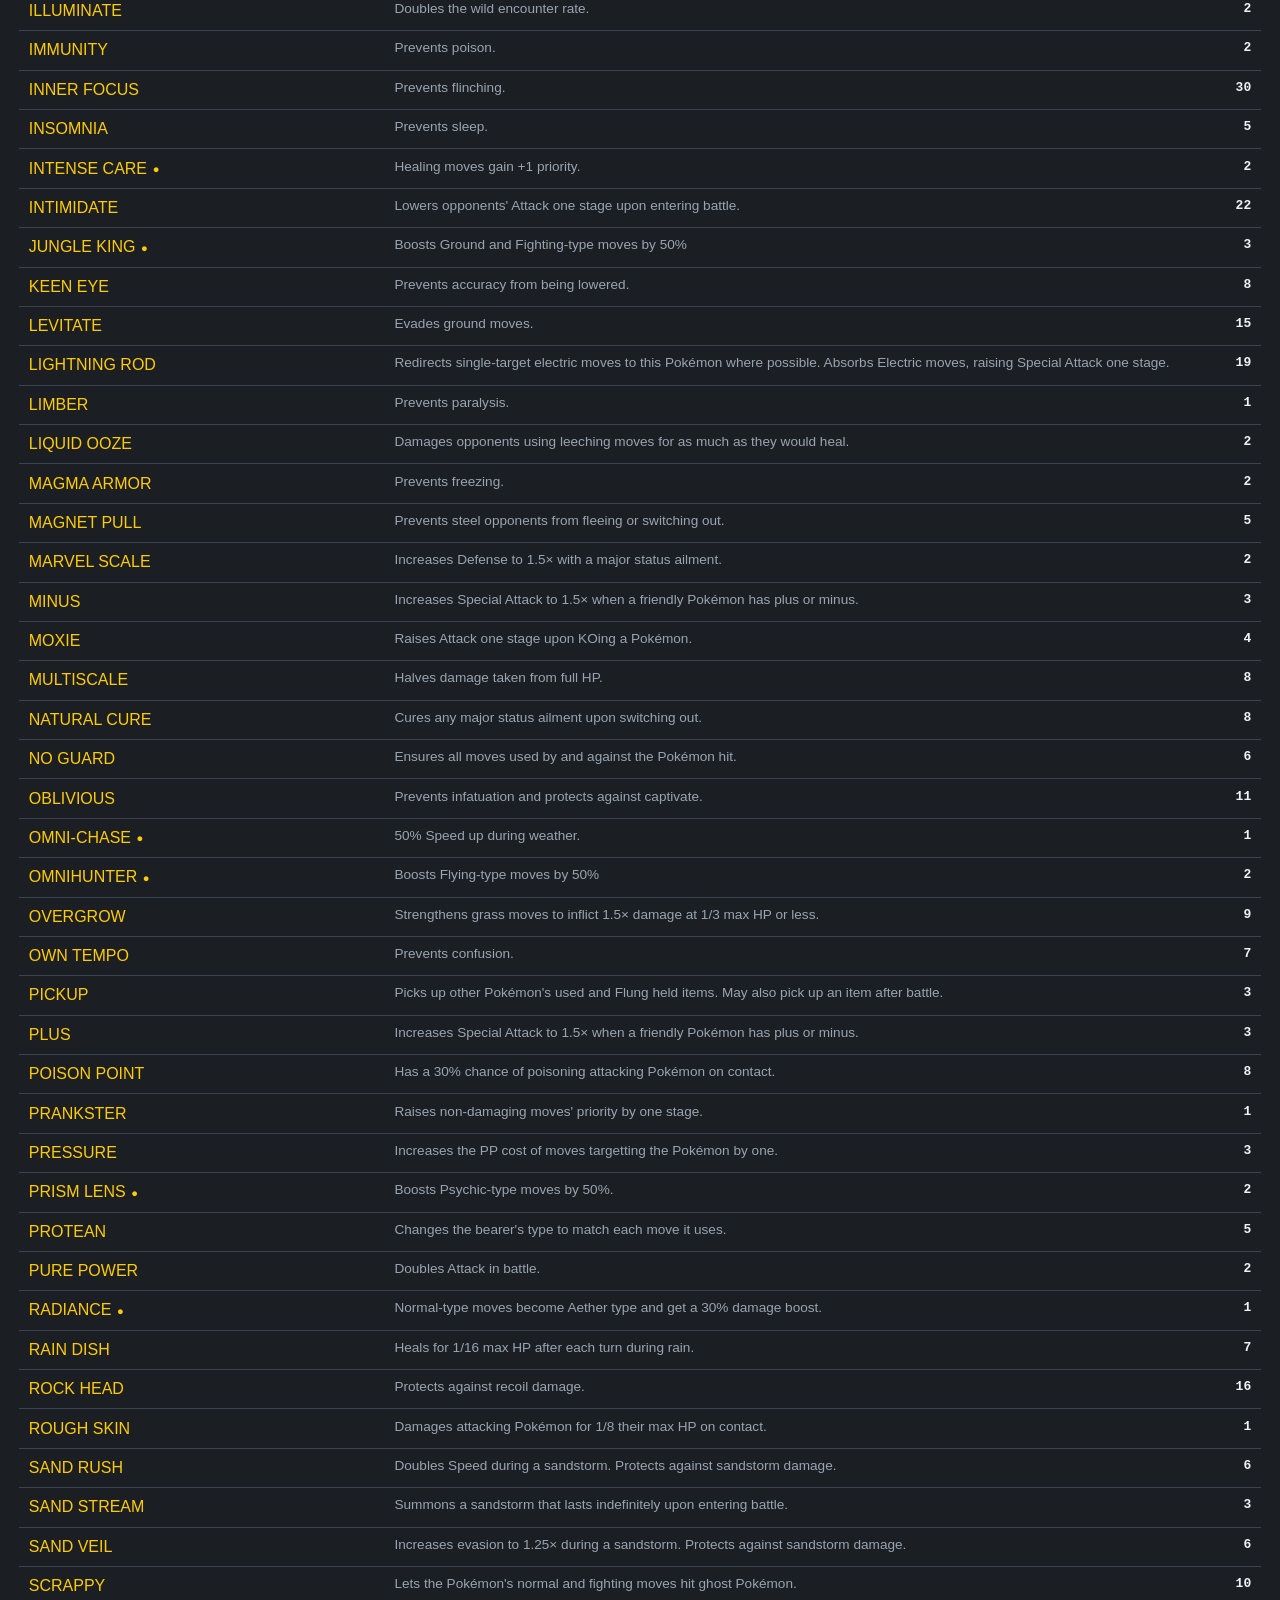
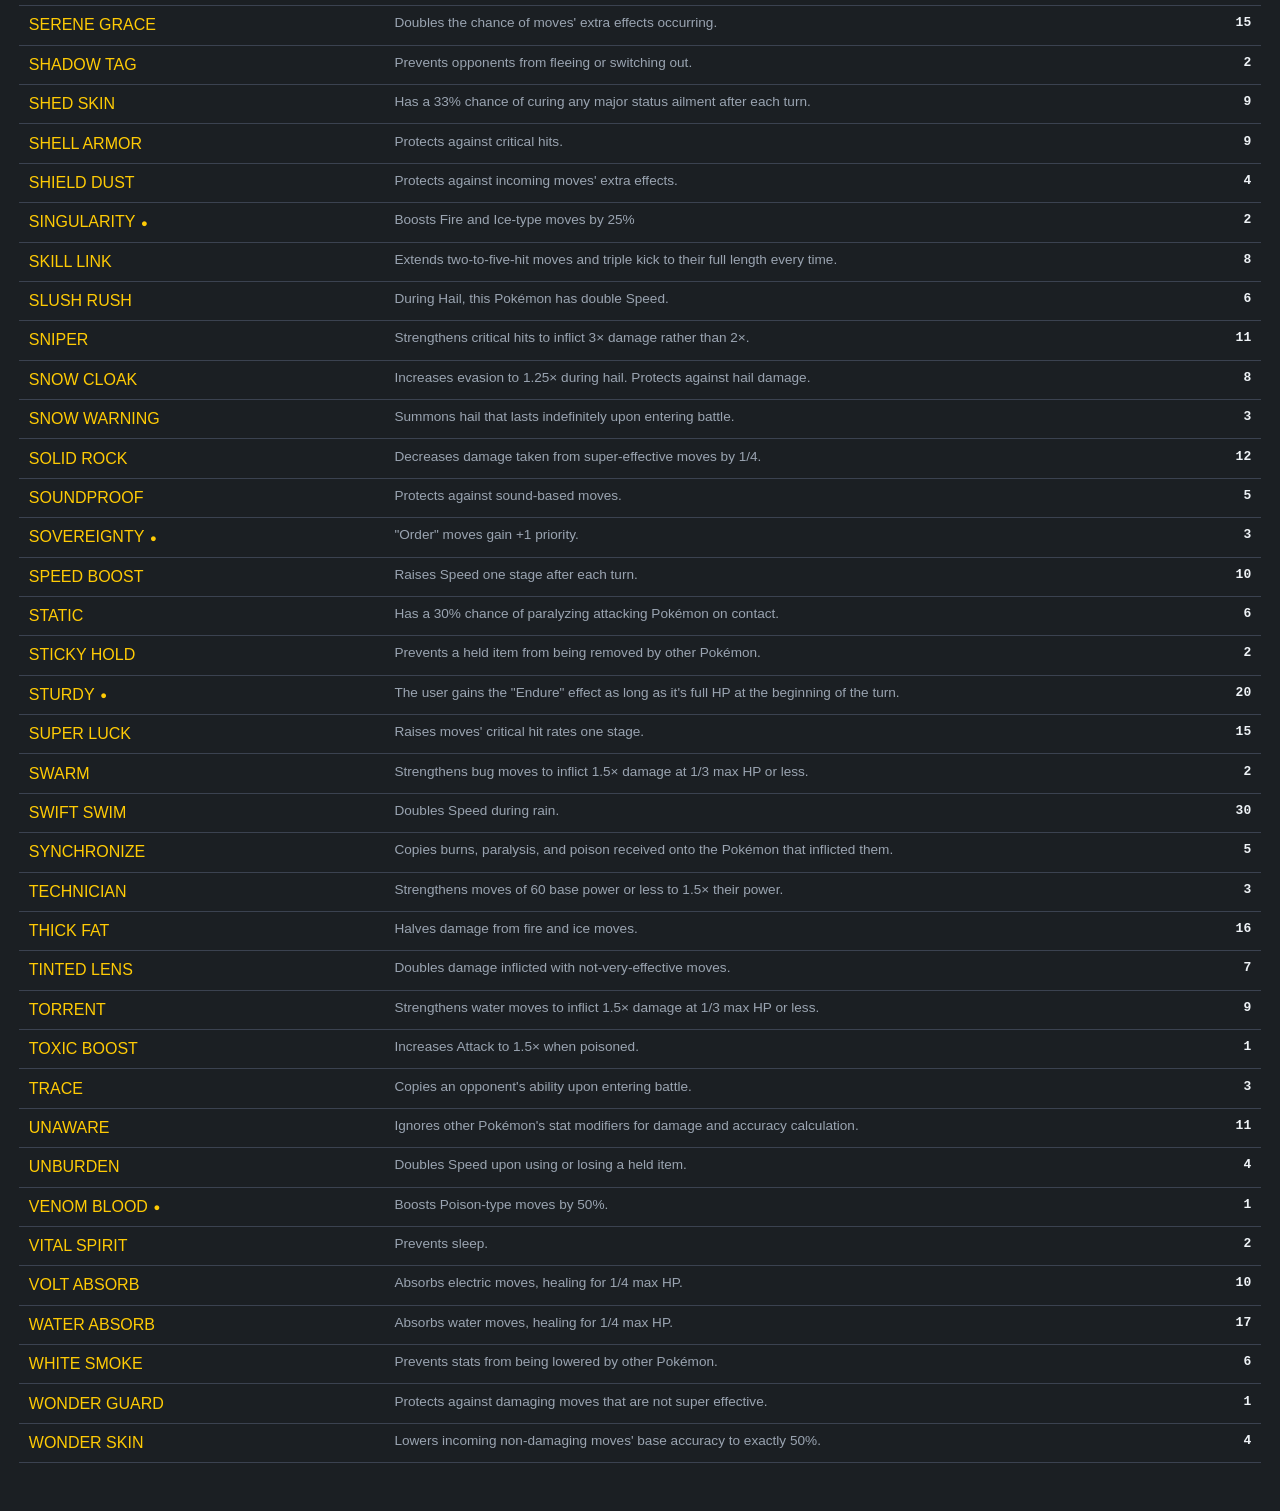
==== commit 7f1ef03d: "Cleanup: consolidate escapeHTML and remove stale files - Move escapeHTML() into types.js (was duplic" ====
--- a/site/abilities.html
+++ b/site/abilities.html
@@ -52,6 +52,7 @@
   <p class="empty-msg" id="empty" style="display:none">No abilities match your filters.</p>
 </main>
 
+<script src="assets/types.js"></script>
 <script src="assets/abilities-list.js"></script>
 </body>
 </html>
--- a/site/assets/style.css
+++ b/site/assets/style.css
@@ -447,6 +447,147 @@
   cursor: pointer;
 }
 .reset-btn:hover { color: var(--text); border-color: var(--accent); }
+
+/* --- View toggle (Cards / Table) --- */
+.view-toggle {
+  display: inline-flex;
+  border: 1px solid var(--border);
+  border-radius: 6px;
+  overflow: hidden;
+  margin-left: auto;
+}
+.view-toggle button {
+  background: var(--panel);
+  color: var(--text-dim);
+  border: none;
+  padding: .45rem .85rem;
+  font-size: .85rem;
+  font-weight: 600;
+  cursor: pointer;
+  transition: background .12s, color .12s;
+}
+.view-toggle button + button { border-left: 1px solid var(--border); }
+.view-toggle button:hover { color: var(--text); }
+.view-toggle button.active {
+  background: var(--accent);
+  color: #1b1f23;
+}
+
+/* --- Pokédex sortable table --- */
+.dex-table-wrap {
+  overflow-x: auto;
+  border: 1px solid var(--border);
+  border-radius: var(--radius);
+  background: var(--panel);
+}
+.dex-table {
+  width: 100%;
+  border-collapse: collapse;
+  font-size: .9rem;
+}
+.dex-table thead th {
+  text-align: left;
+  font-size: .72rem;
+  text-transform: uppercase;
+  letter-spacing: .04em;
+  color: var(--text-dim);
+  padding: .55rem .6rem;
+  background: var(--panel-2);
+  border-bottom: 1px solid var(--border);
+  position: sticky;
+  top: 0;
+  z-index: 1;
+  white-space: nowrap;
+}
+.dex-table thead th[data-sort-key] {
+  cursor: pointer;
+  user-select: none;
+}
+.dex-table thead th[data-sort-key]:hover { color: var(--accent); }
+.dex-table thead th.num { text-align: right; }
+.dex-table thead th[data-sort-key]::after {
+  content: "";
+  display: inline-block;
+  width: .7em;
+  margin-left: .25em;
+  color: var(--text-dim);
+  opacity: .35;
+  transition: opacity .12s, color .12s;
+}
+.dex-table thead th[data-sort-key]:hover::after { opacity: .65; }
+.dex-table thead th[data-sort-key]::after { content: "↕"; }
+.dex-table thead th.sort-asc::after  { content: "▲"; opacity: 1; color: var(--accent); }
+.dex-table thead th.sort-desc::after { content: "▼"; opacity: 1; color: var(--accent); }
+
+.dex-table tbody td {
+  padding: .35rem .6rem;
+  border-bottom: 1px solid var(--border);
+  vertical-align: middle;
+}
+.dex-table tbody tr:last-child td { border-bottom: none; }
+.dex-table tbody tr:hover td { background: var(--panel-2); }
+.dex-table .num {
+  font-family: monospace;
+  text-align: right;
+  width: 50px;
+}
+.dex-table .num.dim, .dex-table .dim { color: var(--text-dim); }
+.dex-table .bst { font-weight: 700; color: var(--text); }
+
+.row-sprite-cell {
+  width: 56px;
+  text-align: center;
+  padding: .15rem !important;
+}
+.row-sprite, .row-sprite-placeholder {
+  width: 48px;
+  height: 48px;
+  object-fit: contain;
+  display: block;
+  margin: 0 auto;
+  image-rendering: -webkit-optimize-contrast;
+}
+.row-sprite-placeholder {
+  background: var(--panel-2);
+  border-radius: 50%;
+  display: flex;
+  align-items: center;
+  justify-content: center;
+  font-weight: 700;
+  color: var(--text-dim);
+}
+.row-name a {
+  color: var(--text);
+  font-weight: 600;
+}
+.row-name a:hover { color: var(--accent); text-decoration: none; }
+.row-name .star { color: var(--accent); }
+.row-tag {
+  display: inline-block;
+  margin-left: .4rem;
+  font-size: .6rem;
+  font-weight: 700;
+  letter-spacing: .04em;
+  padding: 1px 6px;
+  border-radius: 4px;
+  vertical-align: middle;
+}
+.row-tag.tag-variant { background: var(--accent); color: #000; }
+.row-tag.tag-event   { background: #b94a48; color: #fff; }
+.row-tag.tag-bb      { background: #2a8eb0; color: #fff; }
+.row-types { white-space: nowrap; }
+.row-types .type { margin-right: .15rem; }
+.row-ab {
+  font-size: .85rem;
+  min-width: 160px;
+  color: var(--text);
+}
+
+@media (max-width: 900px) {
+  .dex-table { font-size: .82rem; }
+  .row-sprite, .row-sprite-placeholder { width: 36px; height: 36px; }
+  .dex-table tbody td { padding: .3rem .4rem; }
+}
 .hint { color: var(--text-dim); font-size: .8rem; margin: .4rem 0 0; }
 .dim { color: var(--text-dim); }
 
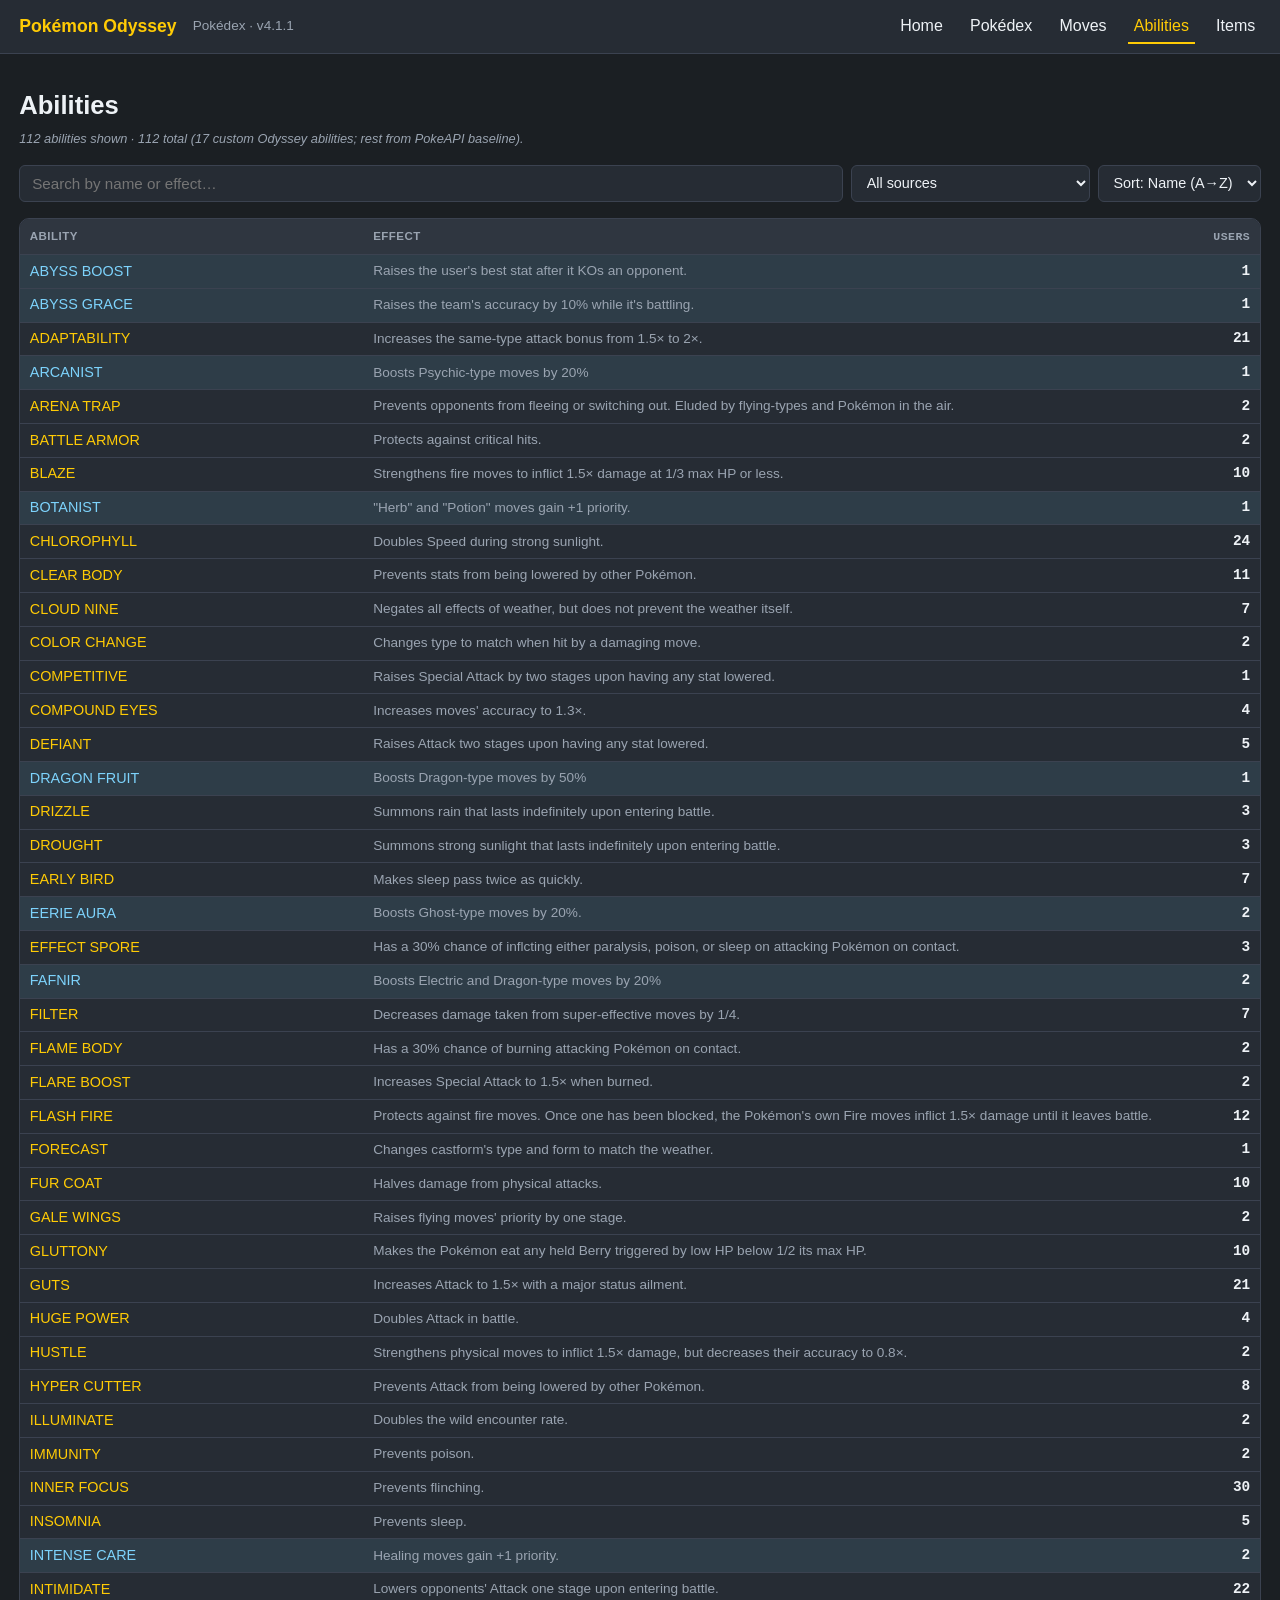
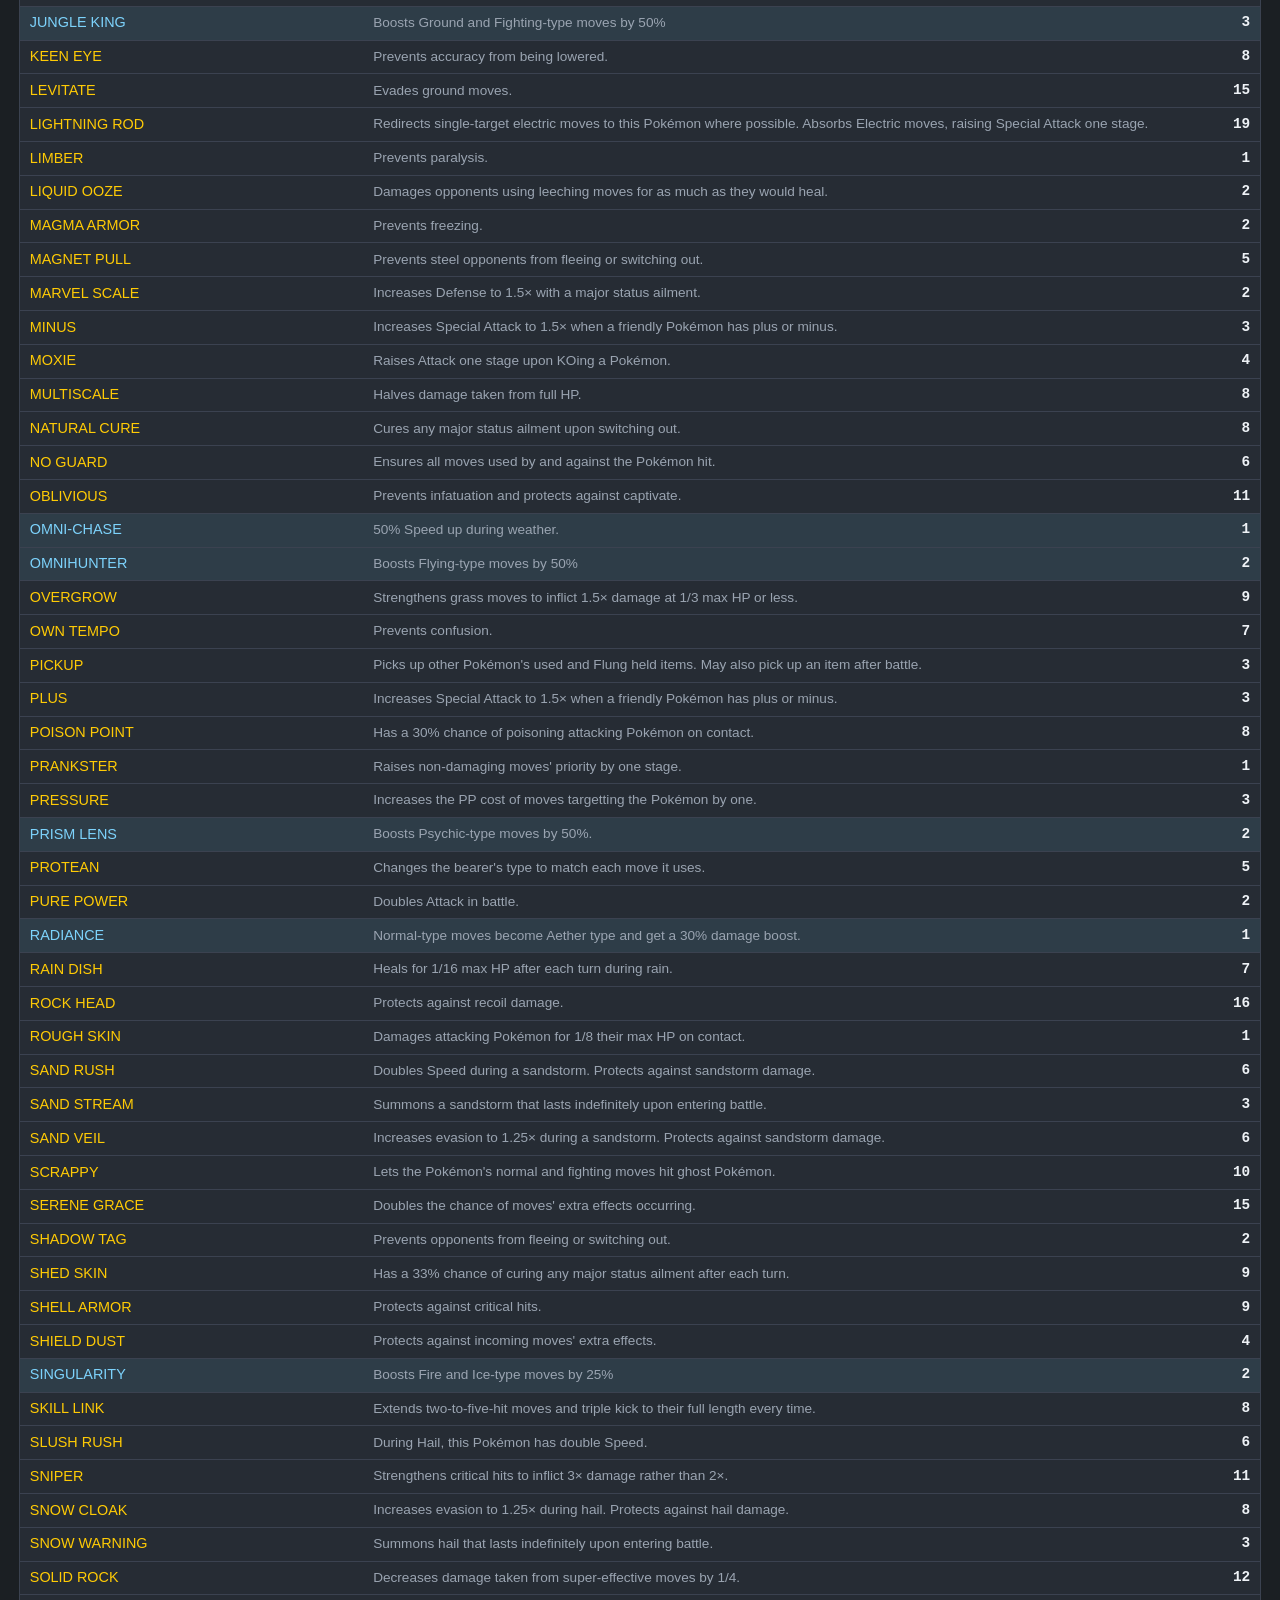
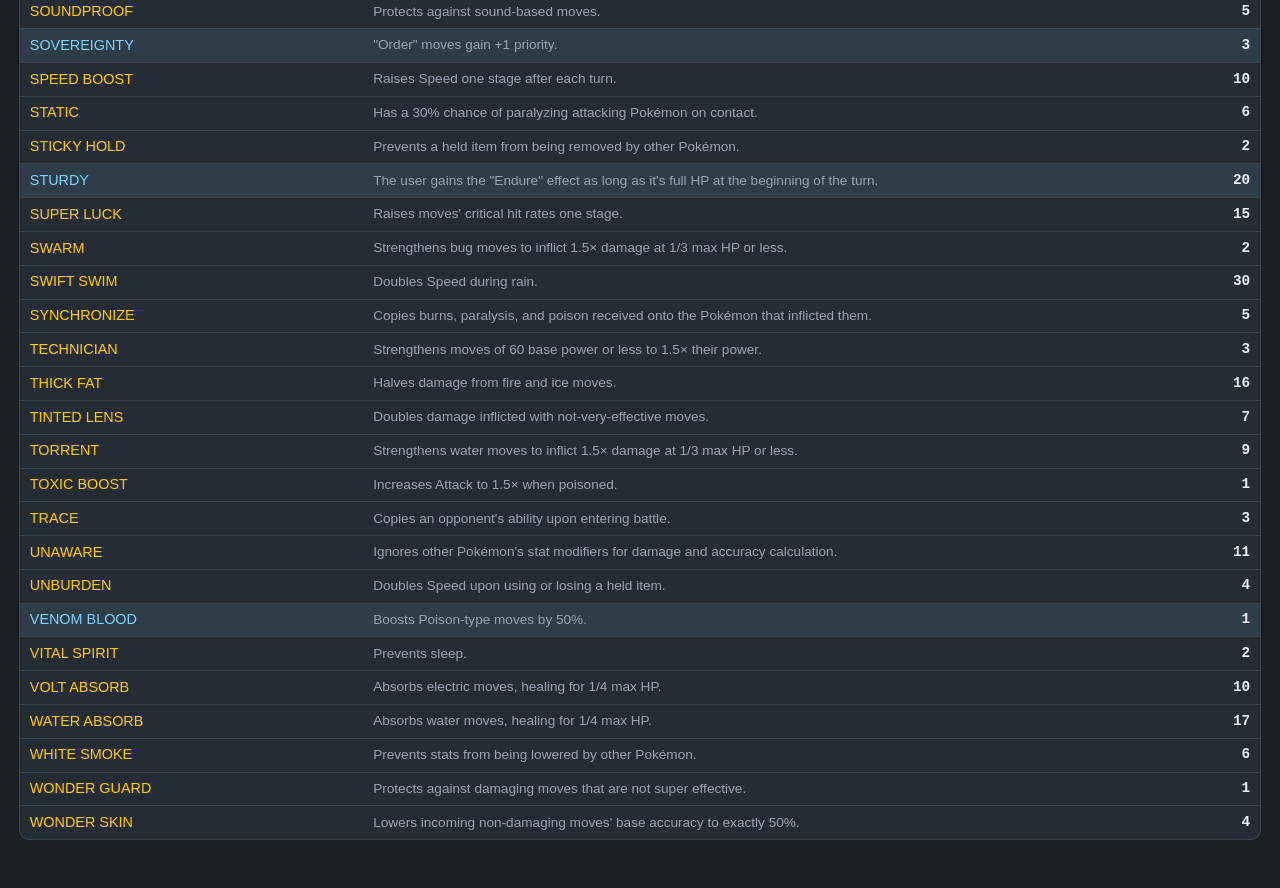
==== commit b011eb8a: "UI consistency pass: Odyssey treatment + unified table design Odyssey-specific content: - Add .odyss" ====
--- a/site/abilities.html
+++ b/site/abilities.html
@@ -39,16 +39,18 @@
     </select>
   </div>
 
-  <table class="abilities-table">
-    <thead>
-      <tr>
-        <th>Ability</th>
-        <th>Effect</th>
-        <th>Users</th>
-      </tr>
-    </thead>
-    <tbody id="abilities-tbody"></tbody>
-  </table>
+  <div class="dex-table-wrap">
+    <table class="dex-table abilities-table">
+      <thead>
+        <tr>
+          <th>Ability</th>
+          <th>Effect</th>
+          <th class="num">Users</th>
+        </tr>
+      </thead>
+      <tbody id="abilities-tbody"></tbody>
+    </table>
+  </div>
   <p class="empty-msg" id="empty" style="display:none">No abilities match your filters.</p>
 </main>
 
--- a/site/assets/style.css
+++ b/site/assets/style.css
@@ -9,6 +9,7 @@
   --text-dim: #9aa4b1;
   --accent: #ffcb05;
   --accent-blue: #3b82f6;
+  --odyssey: #7dd3fc;
   --shadow: 0 4px 16px rgba(0,0,0,.4);
   --radius: 10px;
 
@@ -34,6 +35,8 @@
   --t-aether: #c0c0e8;
 }
 
+.odyssey { color: var(--odyssey); }
+
 * { box-sizing: border-box; }
 html, body { margin: 0; padding: 0; }
 body {
@@ -176,25 +179,11 @@
   font-size: .95rem;
   margin: .15rem 0 .3rem;
 }
-.dex-card .name .star { color: var(--accent); margin-right: .15rem; }
 .dex-card .types {
   display: flex;
   justify-content: center;
   gap: .25rem;
 }
-.variant-ribbon {
-  position: absolute;
-  top: .4rem;
-  right: .4rem;
-  background: var(--accent);
-  color: #000;
-  font-size: .65rem;
-  font-weight: 700;
-  padding: 1px 6px;
-  border-radius: 4px;
-  letter-spacing: .05em;
-}
-
 /* --- Type badges --- */
 .type {
   display: inline-block;
@@ -267,16 +256,16 @@
   font-weight: 700;
   margin: .2rem 0 .6rem;
 }
-.detail-title .name .star { color: var(--accent); }
 .detail-title .types { display: flex; gap: .4rem; margin-bottom: .4rem; }
 .detail-variant-tag {
   display: inline-block;
-  background: var(--accent);
-  color: #000;
+  color: var(--odyssey);
+  border: 1px solid var(--odyssey);
+  background: rgba(125, 211, 252, .08);
   padding: 2px 10px;
   border-radius: 4px;
   font-size: .75rem;
-  font-weight: 700;
+  font-weight: 600;
   letter-spacing: .05em;
   margin-top: .2rem;
 }
@@ -360,13 +349,6 @@
   text-align: right;
   color: var(--text-dim);
 }
-.learnset .move-name .new-move {
-  color: var(--accent);
-  font-size: .7rem;
-  margin-left: .3rem;
-  font-weight: 700;
-}
-
 /* Locations table */
 .locations th { text-align: left; font-size: .75rem; text-transform: uppercase; color: var(--text-dim); padding: .4rem .6rem; border-bottom: 1px solid var(--border); }
 .locations td { padding: .4rem .6rem; border-bottom: 1px solid var(--border); }
@@ -561,7 +543,6 @@
   font-weight: 600;
 }
 .row-name a:hover { color: var(--accent); text-decoration: none; }
-.row-name .star { color: var(--accent); }
 .row-tag {
   display: inline-block;
   margin-left: .4rem;
@@ -572,7 +553,6 @@
   border-radius: 4px;
   vertical-align: middle;
 }
-.row-tag.tag-variant { background: var(--accent); color: #000; }
 .row-tag.tag-event   { background: #b94a48; color: #fff; }
 .row-tag.tag-bb      { background: #2a8eb0; color: #fff; }
 .row-types { white-space: nowrap; }
@@ -582,6 +562,8 @@
   min-width: 160px;
   color: var(--text);
 }
+.row-ab a { color: var(--text); }
+.row-ab a:hover { color: var(--accent); text-decoration: none; }
 
 @media (max-width: 900px) {
   .dex-table { font-size: .82rem; }
@@ -1077,32 +1059,8 @@
   .home-card { flex-direction: column; align-items: stretch; }
 }
 
-/* --- Moves & Abilities tables --- */
-.moves-table, .abilities-table {
-  width: 100%;
-  border-collapse: collapse;
-  margin-top: .5rem;
-}
-.moves-table th, .abilities-table th {
-  text-align: left;
-  font-size: .75rem;
-  text-transform: uppercase;
-  color: var(--text-dim);
-  padding: .5rem .6rem;
-  border-bottom: 1px solid var(--border);
-}
-.moves-table td, .abilities-table td {
-  padding: .45rem .6rem;
-  border-bottom: 1px solid var(--border);
-  vertical-align: top;
-}
-.moves-table tr:hover td, .abilities-table tr:hover td { background: var(--panel-2); }
-.moves-table .num, .abilities-table .num {
-  font-family: monospace;
-  text-align: right;
-  width: 60px;
-  color: var(--text-dim);
-}
+/* --- Moves & Abilities tables (extend .dex-table) --- */
+/* Base layout, header, hover, and .num styles come from .dex-table */
 .effect-cell {
   color: var(--text-dim);
   font-size: .85rem;
@@ -1113,13 +1071,6 @@
   font-weight: 600;
   color: var(--text);
 }
-.custom-dot {
-  color: var(--accent);
-  margin-left: .35rem;
-  font-size: .7rem;
-  vertical-align: middle;
-}
-
 /* --- Category badges (Physical / Special / Status) --- */
 .cat-badge {
   display: inline-block;
@@ -1134,29 +1085,6 @@
 .cat-physical { background: #b94a48; }
 .cat-special  { background: #3b82f6; }
 .cat-status   { background: #6e6e6e; }
-
-/* --- Custom / Baseline source tags on detail pages --- */
-.custom-tag {
-  display: inline-block;
-  background: var(--accent);
-  color: #000;
-  padding: 2px 10px;
-  border-radius: 4px;
-  font-size: .75rem;
-  font-weight: 700;
-  letter-spacing: .04em;
-}
-.baseline-tag {
-  display: inline-block;
-  background: var(--panel-2);
-  border: 1px solid var(--border);
-  color: var(--text-dim);
-  padding: 2px 10px;
-  border-radius: 4px;
-  font-size: .75rem;
-  font-weight: 600;
-  letter-spacing: .04em;
-}
 
 /* Detail-header badges row (used on move/ability pages) */
 .detail-header .badges {
@@ -1230,3 +1158,22 @@
   .evo-row { flex-direction: column; align-items: stretch; }
   .evo-branches { padding-left: .5rem; }
 }
+
+/* === Odyssey-specific content treatment ==============================
+   .odyssey      — text color for names/labels (spans, links)
+   .odyssey-bg   — card/row/section background + border tint
+   ================================================================== */
+.odyssey-bg {
+  background: rgba(125, 211, 252, .05);
+  border-color: rgba(125, 211, 252, .3);
+}
+a.dex-card.odyssey-bg:hover {
+  background: rgba(125, 211, 252, .1);
+  border-color: var(--odyssey);
+}
+section.detail-header.odyssey-bg {
+  background: rgba(125, 211, 252, .05);
+  border-color: rgba(125, 211, 252, .3);
+}
+tr.odyssey-bg td            { background: rgba(125, 211, 252, .05); }
+tr.odyssey-bg:hover td      { background: rgba(125, 211, 252, .1); }
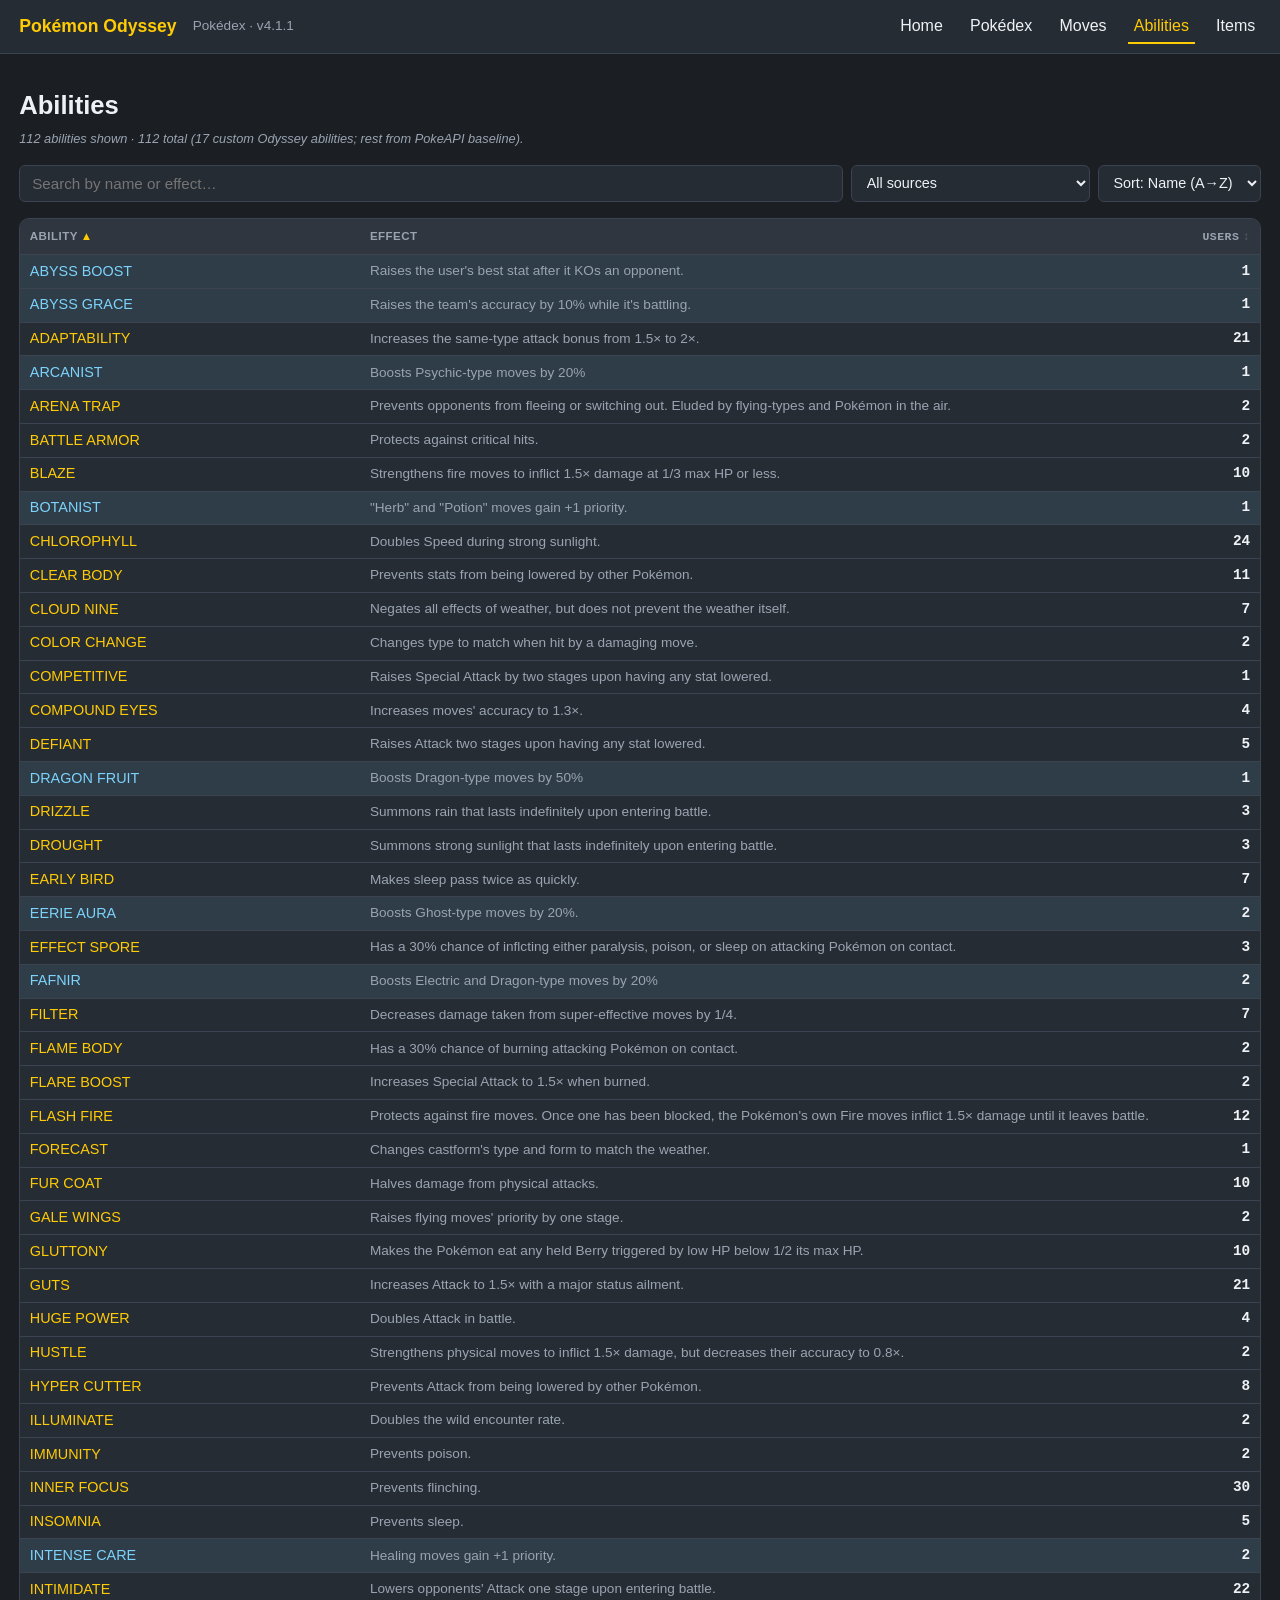
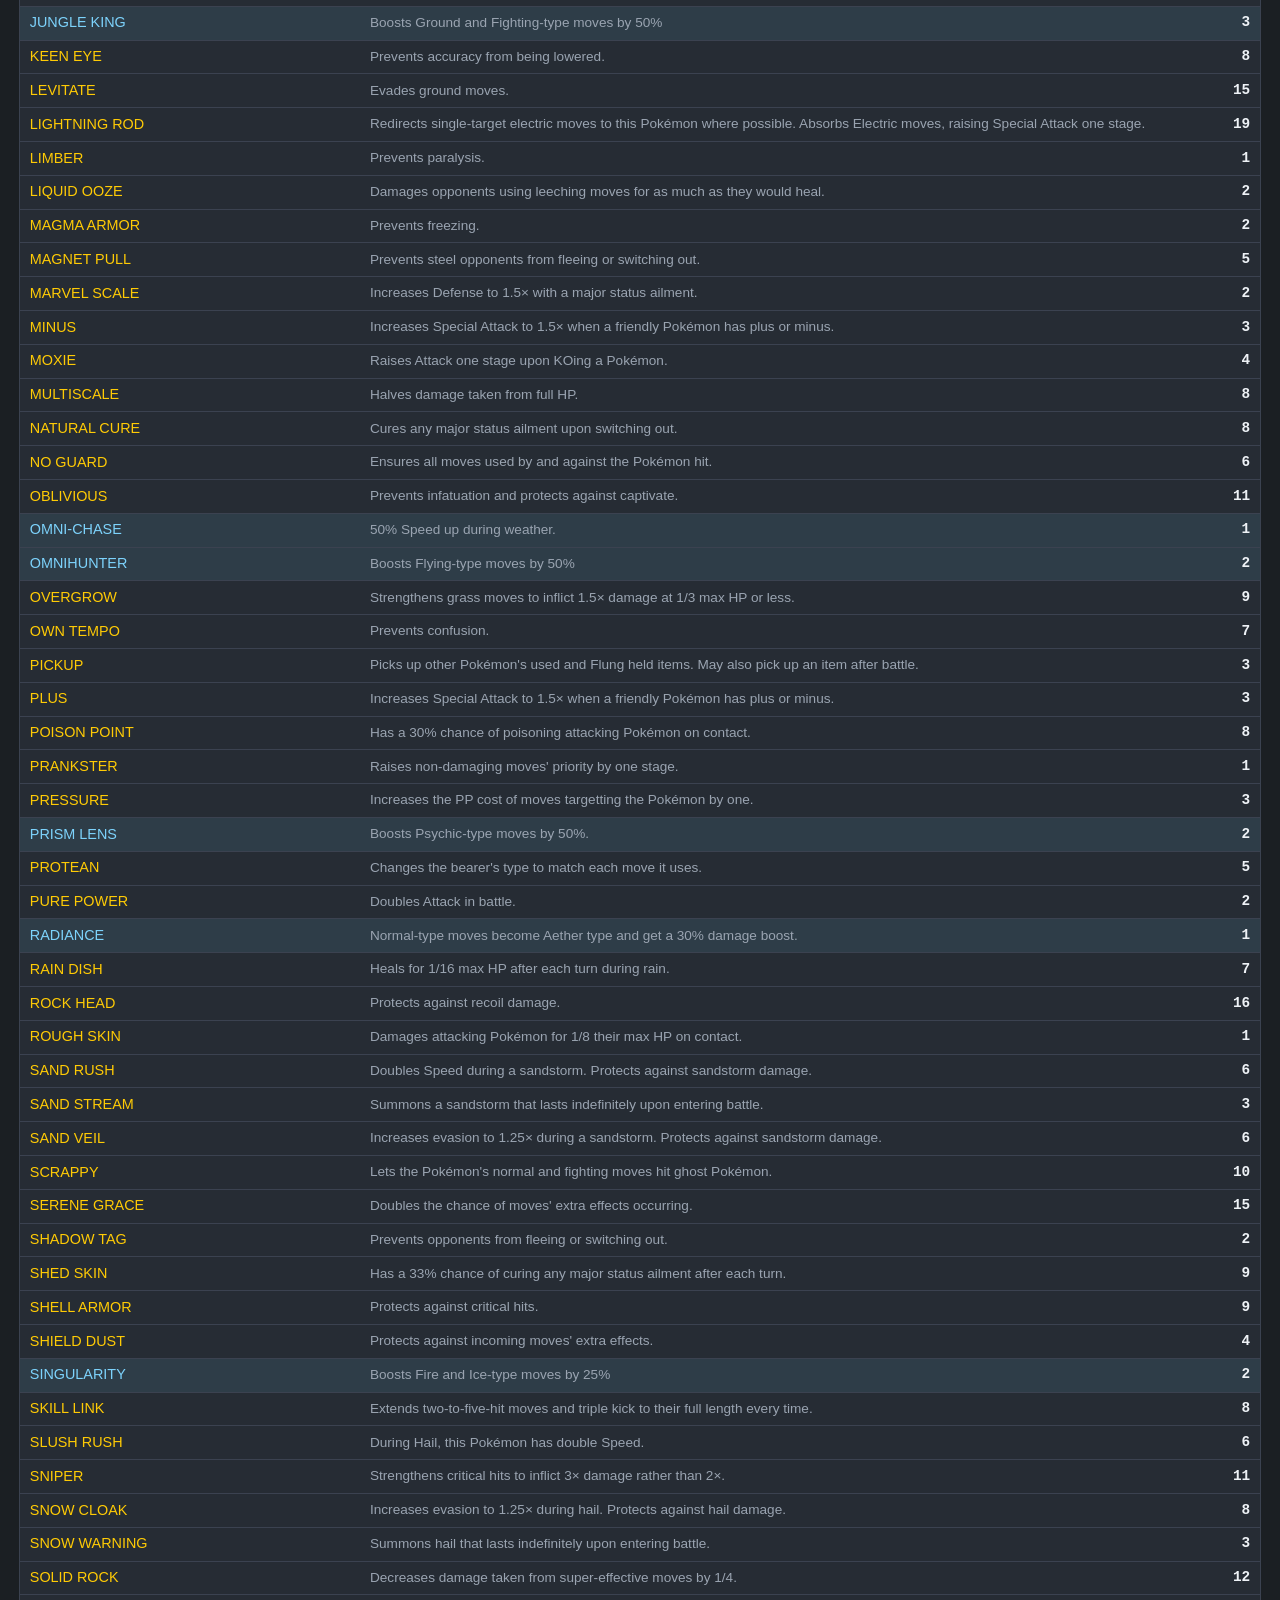
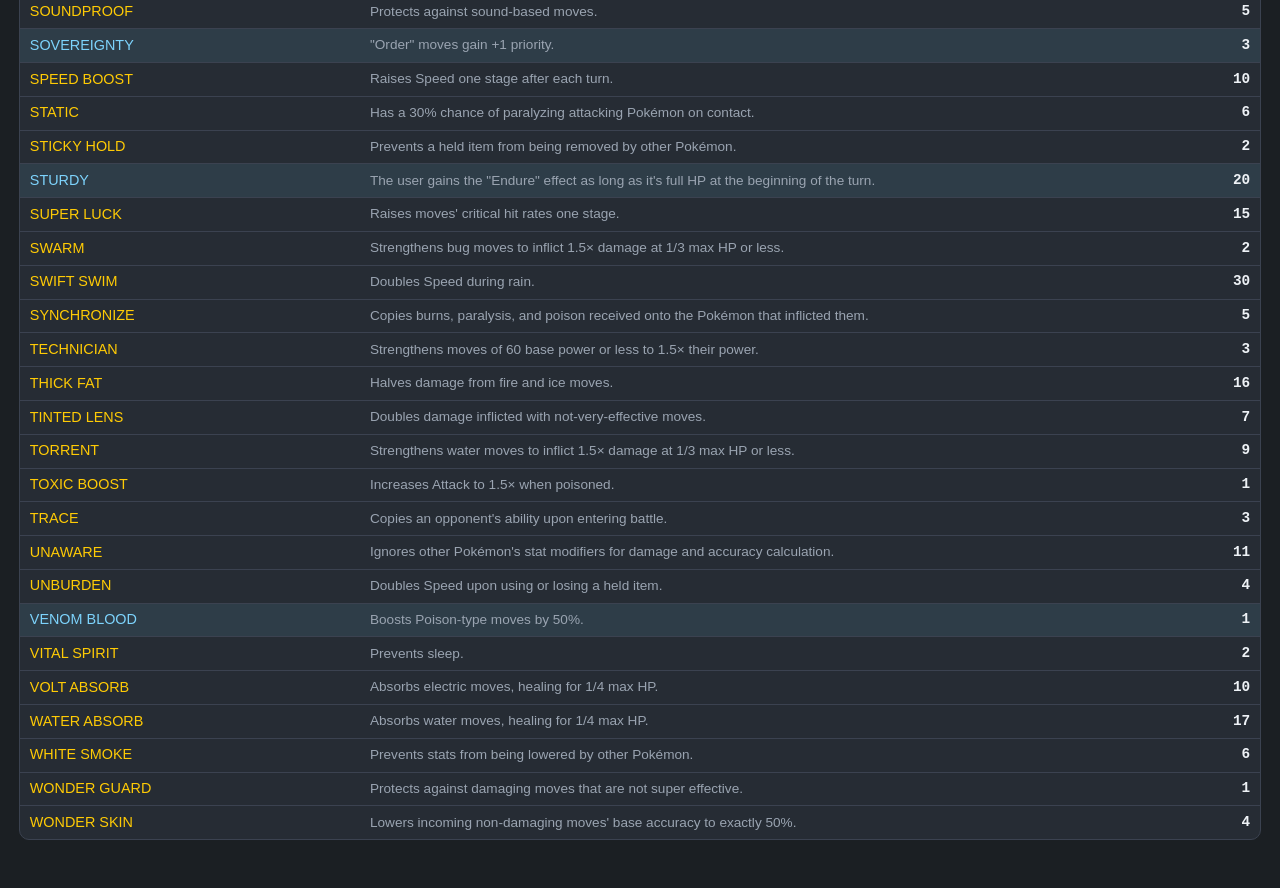
==== commit baa5f48b: "Add shared sortable table system to items, moves, and abilities Items table: - Wrapped in dex-table-" ====
--- a/site/abilities.html
+++ b/site/abilities.html
@@ -43,9 +43,9 @@
     <table class="dex-table abilities-table">
       <thead>
         <tr>
-          <th>Ability</th>
+          <th data-sort-key="name">Ability</th>
           <th>Effect</th>
-          <th class="num">Users</th>
+          <th data-sort-key="users" class="num">Users</th>
         </tr>
       </thead>
       <tbody id="abilities-tbody"></tbody>
--- a/site/assets/style.css
+++ b/site/assets/style.css
@@ -759,21 +759,8 @@
   border-color: #b94a48;
 }
 
-/* --- Items page --- */
-.items-table { width: 100%; border-collapse: collapse; }
-.items-table th {
-  text-align: left;
-  font-size: .75rem;
-  text-transform: uppercase;
-  color: var(--text-dim);
-  padding: .5rem .6rem;
-  border-bottom: 1px solid var(--border);
-}
-.items-table td {
-  padding: .45rem .6rem;
-  border-bottom: 1px solid var(--border);
-}
-.items-table tr:hover td { background: var(--panel-2); }
+/* --- Items page (extends .dex-table) --- */
+/* Base layout, header, hover, and .num styles come from .dex-table */
 .source-tag {
   display: inline-block;
   font-size: .65rem;
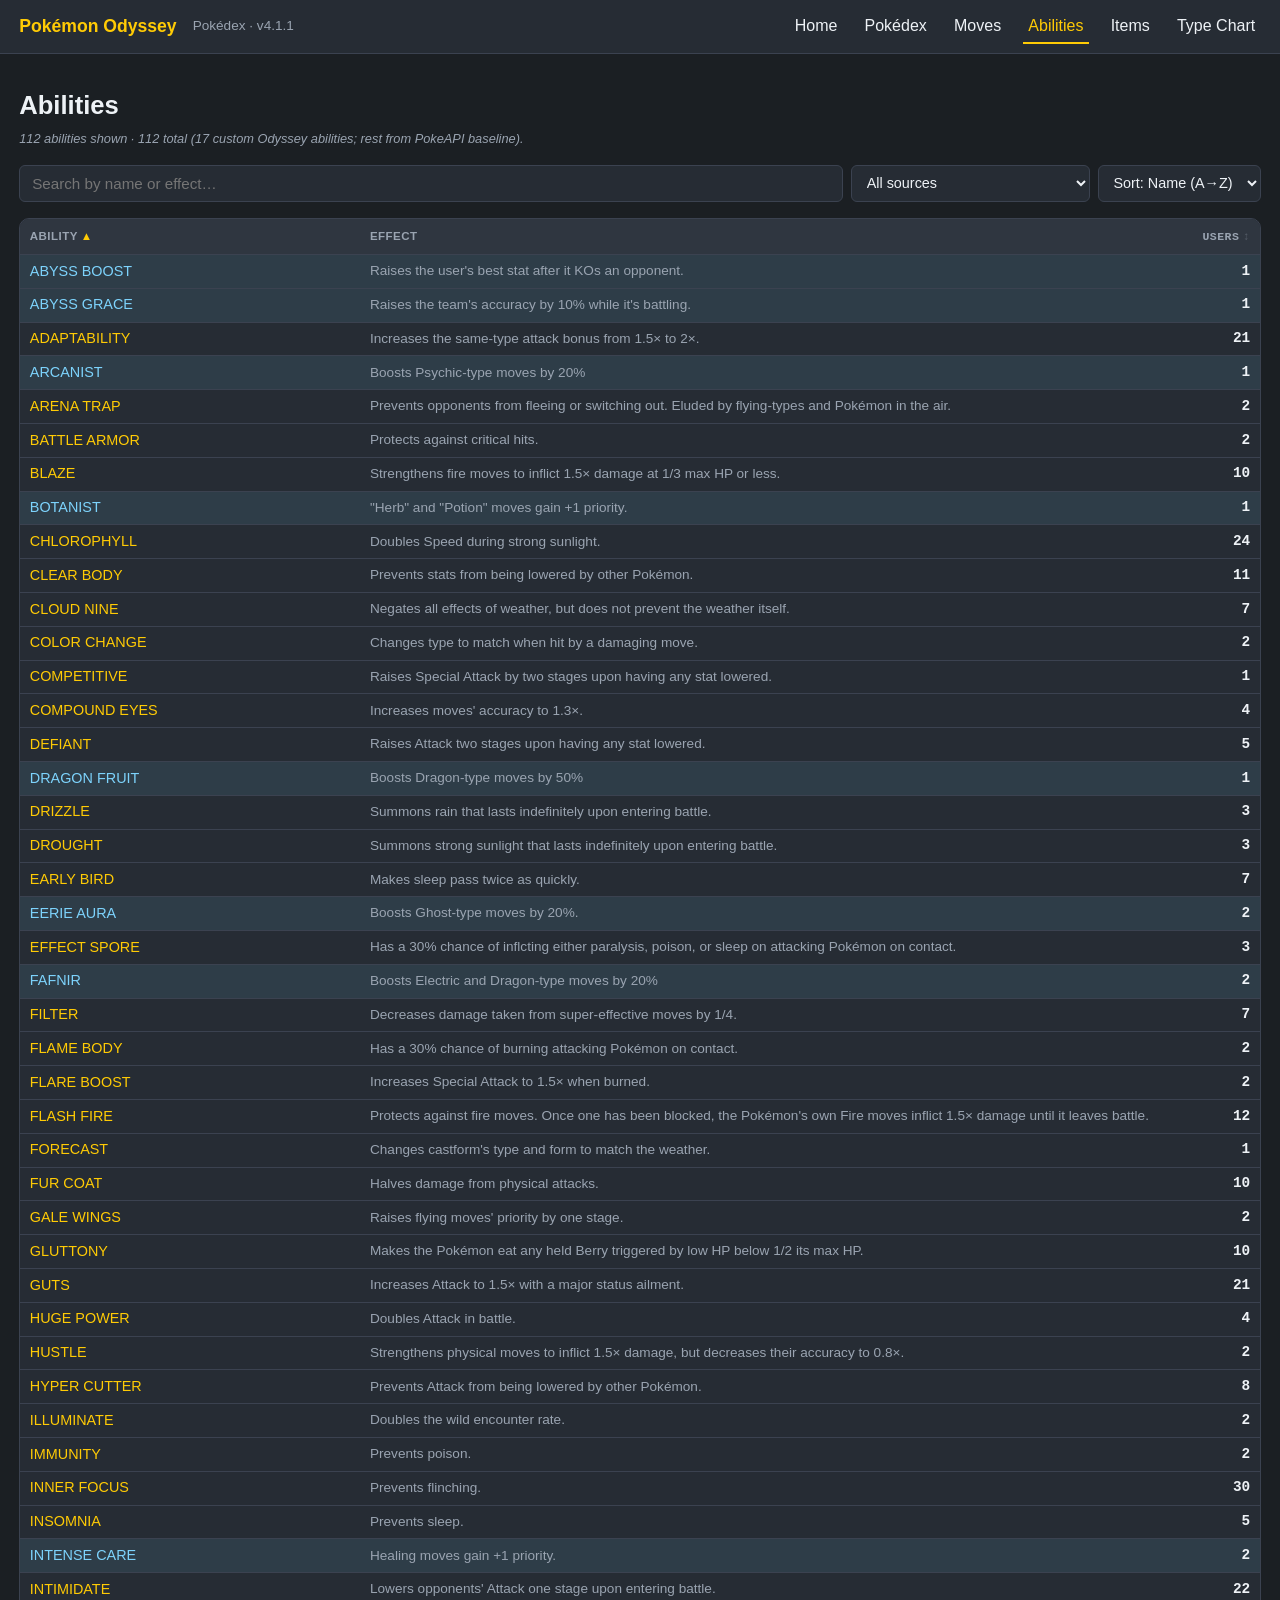
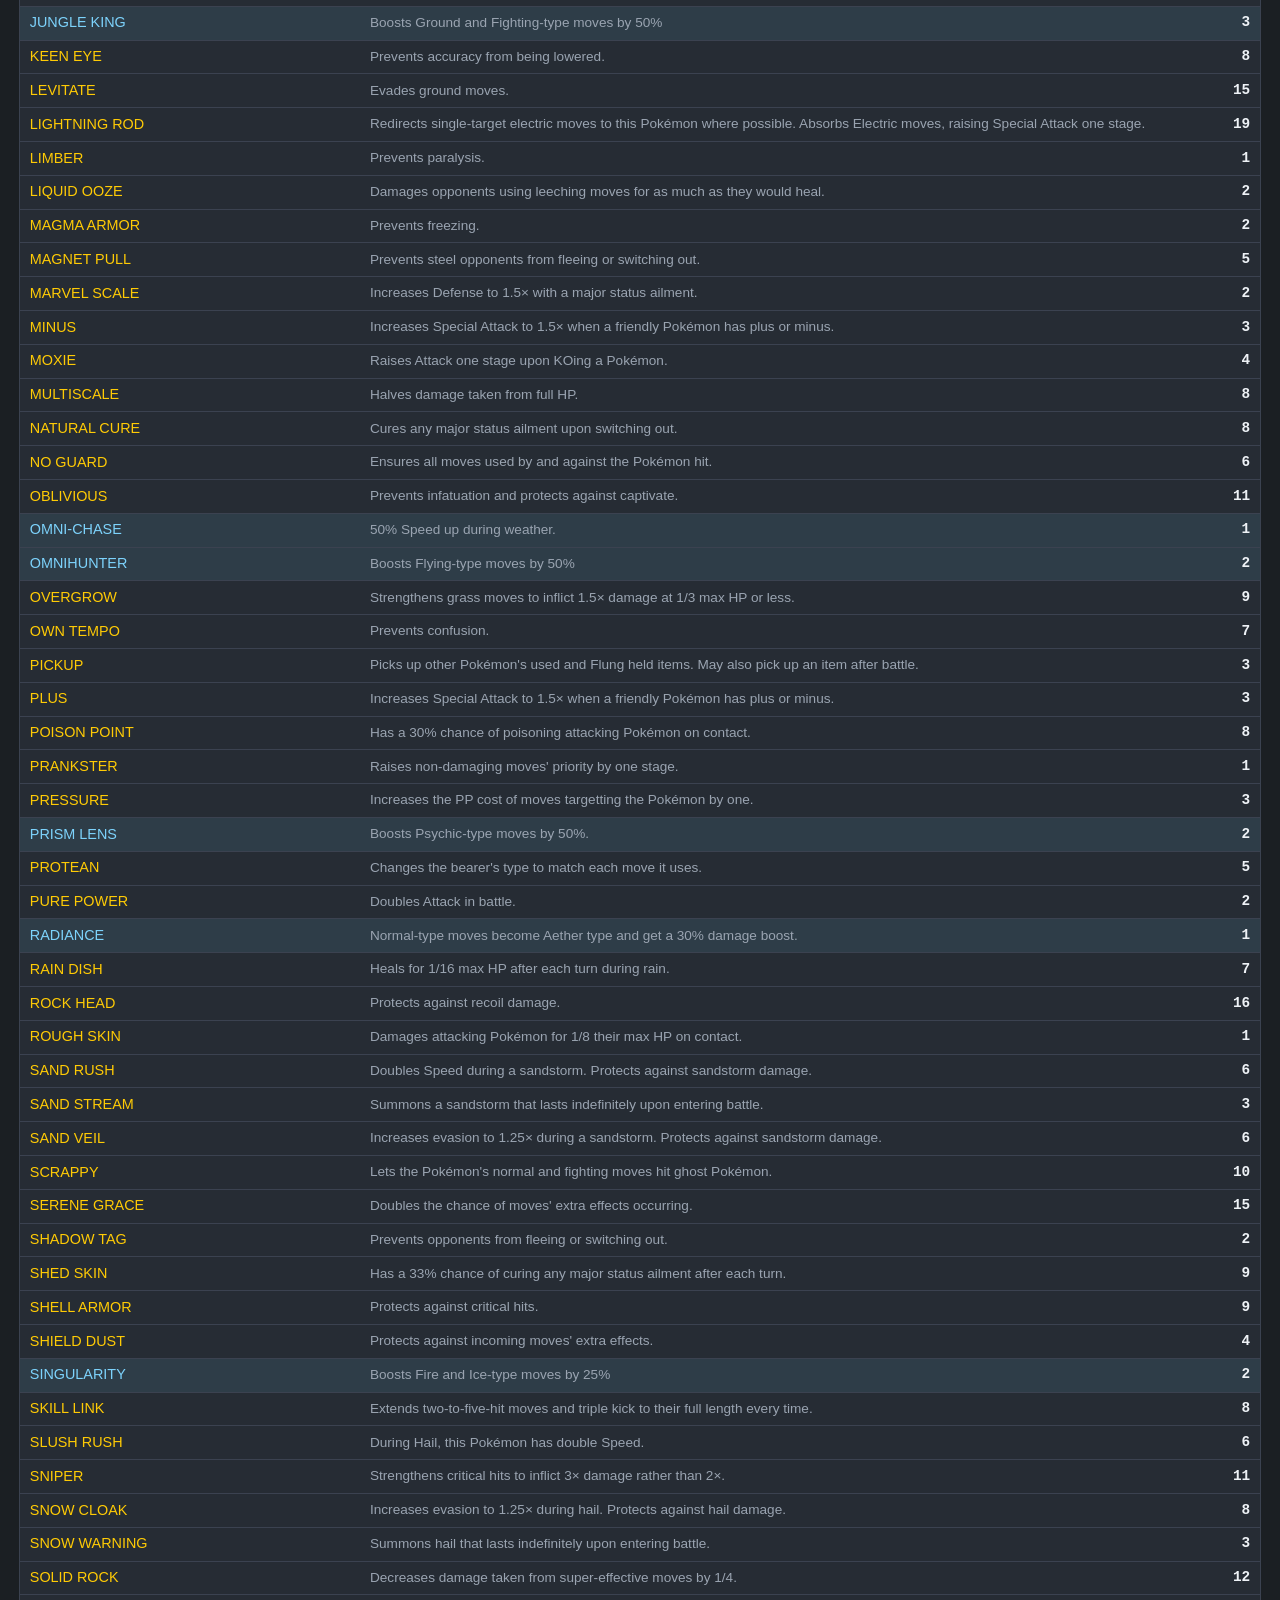
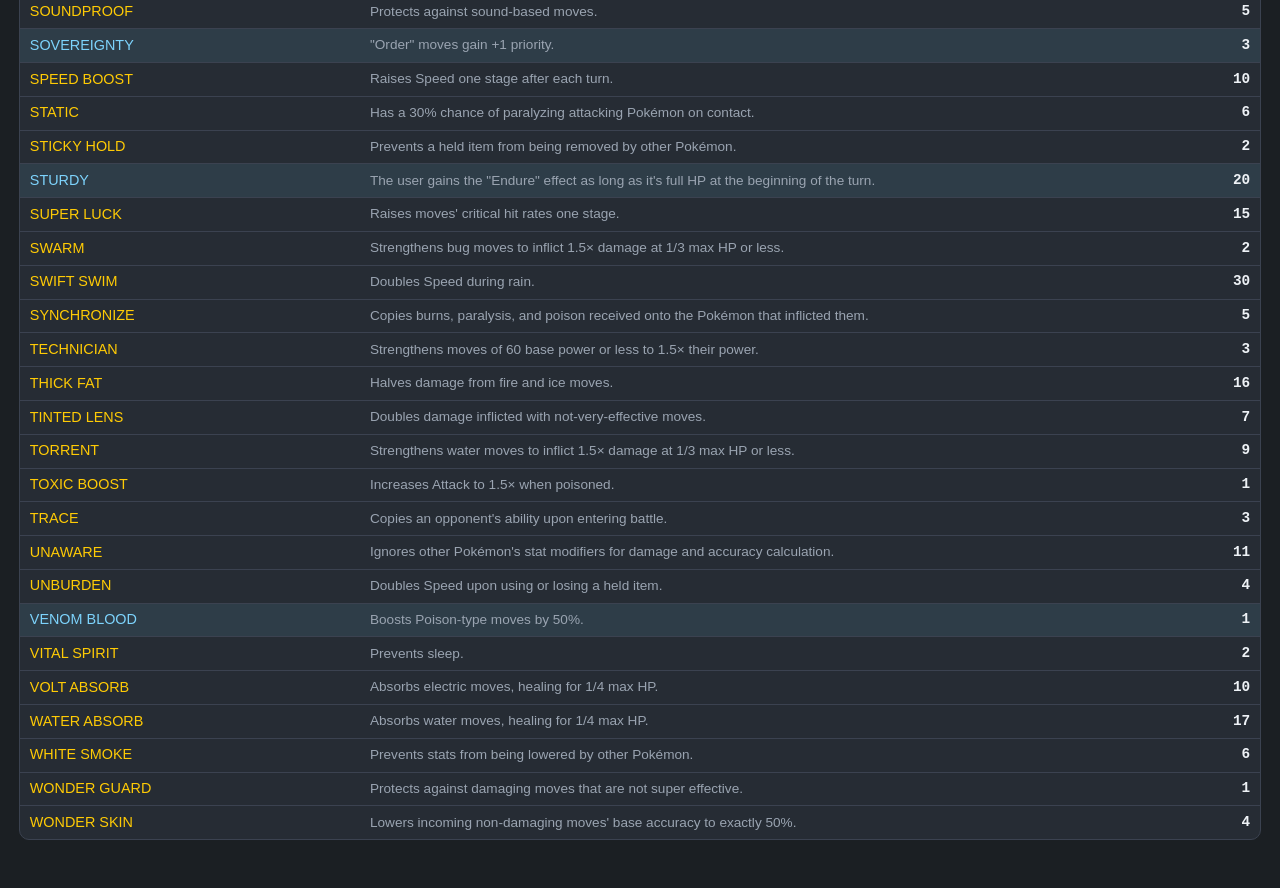
==== commit 7a2ebec7: "Fix per-type offense charts on Pokémon pages; add Odyssey Type Chart page Pokémon detail — Type Offe" ====
--- a/site/abilities.html
+++ b/site/abilities.html
@@ -17,6 +17,7 @@
     <a href="moves.html">Moves</a>
     <a href="abilities.html" class="active">Abilities</a>
     <a href="items.html">Items</a>
+    <a href="type-chart.html">Type Chart</a>
   </nav>
 </header>
 
--- a/site/assets/style.css
+++ b/site/assets/style.css
@@ -129,7 +129,7 @@
 /* --- Dex grid --- */
 .dex-grid {
   display: grid;
-  grid-template-columns: repeat(auto-fill, minmax(160px, 1fr));
+  grid-template-columns: repeat(auto-fill, minmax(190px, 1fr));
   gap: .8rem;
 }
 .dex-card {
@@ -154,16 +154,16 @@
   font-family: monospace;
 }
 .dex-card .sprite {
-  width: 96px;
-  height: 96px;
+  width: 120px;
+  height: 120px;
   object-fit: contain;
   display: block;
   margin: 0 auto .25rem;
-  image-rendering: -webkit-optimize-contrast;
+  image-rendering: pixelated;
 }
 .dex-card .sprite-placeholder {
-  width: 96px;
-  height: 96px;
+  width: 120px;
+  height: 120px;
   display: flex;
   align-items: center;
   justify-content: center;
@@ -221,7 +221,7 @@
 /* --- Detail page --- */
 .detail-header {
   display: grid;
-  grid-template-columns: 240px 1fr;
+  grid-template-columns: 300px 1fr;
   gap: 1.5rem;
   align-items: center;
   background: var(--panel);
@@ -231,15 +231,17 @@
   margin-top: .75rem;
 }
 .detail-sprite {
-  width: 220px;
-  height: 220px;
+  width: 280px;
+  height: 280px;
   object-fit: contain;
   margin: 0 auto;
   display: block;
-}
+  image-rendering: pixelated;
+}
+.sprite-clickable { cursor: zoom-in; }
 .detail-sprite-placeholder {
-  width: 220px;
-  height: 220px;
+  width: 280px;
+  height: 280px;
   margin: 0 auto;
   background: var(--panel-2);
   border-radius: 50%;
@@ -382,6 +384,105 @@
 .weakness-cell.x2   { background: rgba(230,40,41,.2); border-color: var(--t-fire); }
 .weakness-cell.x4   { background: rgba(230,40,41,.35); border-color: var(--t-fire); }
 
+/* --- Per-type offense sections (Pokémon detail page) --- */
+.offense-type-label {
+  display: flex;
+  align-items: center;
+  gap: .4rem;
+  font-size: .8rem;
+  color: var(--text-dim);
+  margin-bottom: .4rem;
+  font-weight: 600;
+}
+.offense-section + .offense-section {
+  margin-top: 1.25rem;
+  padding-top: 1.25rem;
+  border-top: 1px solid var(--border);
+}
+
+/* --- Odyssey type chart page --- */
+.tc-axis-note {
+  font-size: .82rem;
+  color: var(--text-dim);
+  margin: .25rem 0 .5rem;
+}
+.tc-legend {
+  display: flex;
+  flex-wrap: wrap;
+  align-items: center;
+  gap: .3rem .8rem;
+  font-size: .82rem;
+  color: var(--text-dim);
+  margin-bottom: .75rem;
+}
+.tc-legend-swatch {
+  display: inline-block;
+  width: 34px;
+  height: 24px;
+  line-height: 24px;
+  text-align: center;
+  font-weight: 700;
+  font-family: monospace;
+  border-radius: 4px;
+  border: 1px solid var(--border);
+  vertical-align: middle;
+}
+.tc-wrap {
+  overflow-x: auto;
+  border-radius: var(--radius);
+  border: 1px solid var(--border);
+  background: var(--panel);
+}
+.tc-table {
+  border-collapse: collapse;
+  font-size: .78rem;
+  background: var(--panel);
+}
+.tc-table th, .tc-table td {
+  border: 1px solid var(--border);
+}
+.tc-table thead th {
+  padding: .2rem;
+  background: var(--panel);
+  vertical-align: bottom;
+  text-align: center;
+}
+.tc-corner {
+  min-width: 72px;
+  background: var(--panel);
+}
+/* Rotated column headers use writing-mode so the full type name fits */
+.tc-th {
+  display: block;
+  writing-mode: vertical-rl;
+  transform: rotate(180deg);
+  padding: .5rem .15rem;
+  font-size: .6rem;
+  border-radius: 3px;
+  white-space: nowrap;
+  letter-spacing: .04em;
+  text-shadow: 0 1px 0 rgba(0,0,0,.25);
+  margin: 0 auto;
+}
+.tc-table tbody th {
+  padding: .2rem .4rem;
+  background: var(--panel);
+  white-space: nowrap;
+}
+.tc-cell {
+  width: 32px;
+  height: 30px;
+  text-align: center;
+  font-weight: 700;
+  font-family: monospace;
+  vertical-align: middle;
+  font-size: .8rem;
+}
+.tc-1  { background: var(--panel); color: var(--text-dim); font-weight: 400; }
+.tc-2  { background: rgba(230,40,41,.25); }
+.tc-05 { background: rgba(63,161,41,.2); }
+.tc-0  { background: var(--panel-2); opacity: .55; }
+
 .disclaimer {
   color: var(--text-dim);
   font-size: .8rem;
@@ -527,7 +628,7 @@
   object-fit: contain;
   display: block;
   margin: 0 auto;
-  image-rendering: -webkit-optimize-contrast;
+  image-rendering: pixelated;
 }
 .row-sprite-placeholder {
   background: var(--panel-2);
@@ -625,14 +726,37 @@
   gap: .5rem;
 }
 .detail-sprite-shiny {
-  width: 80px;
-  height: 80px;
+  width: 100px;
+  height: 100px;
   object-fit: contain;
   background: var(--panel-2);
   border: 1px solid var(--border);
   border-radius: 8px;
   padding: 4px;
   image-rendering: pixelated;
+  cursor: zoom-in;
+}
+
+/* Sprite lightbox modal */
+#sprite-modal {
+  display: none;
+  position: fixed;
+  inset: 0;
+  background: rgba(0, 0, 0, .82);
+  z-index: 9999;
+  align-items: center;
+  justify-content: center;
+  cursor: zoom-out;
+}
+#sprite-modal.open { display: flex; }
+#sprite-modal img {
+  max-width: min(800px, 92vw);
+  max-height: 92vh;
+  image-rendering: pixelated;
+  background: var(--panel);
+  border-radius: 12px;
+  padding: 2.5rem;
+  box-shadow: 0 8px 40px rgba(0, 0, 0, .7);
 }
 .detail-event-tag {
   display: inline-block;
@@ -1140,7 +1264,7 @@
   .panels { grid-template-columns: 1fr; }
 }
 @media (max-width: 600px) {
-  .detail-sprite, .detail-sprite-placeholder { width: 160px; height: 160px; }
+  .detail-sprite, .detail-sprite-placeholder { width: 200px; height: 200px; }
   .detail-title .name { font-size: 1.6rem; }
   .evo-row { flex-direction: column; align-items: stretch; }
   .evo-branches { padding-left: .5rem; }
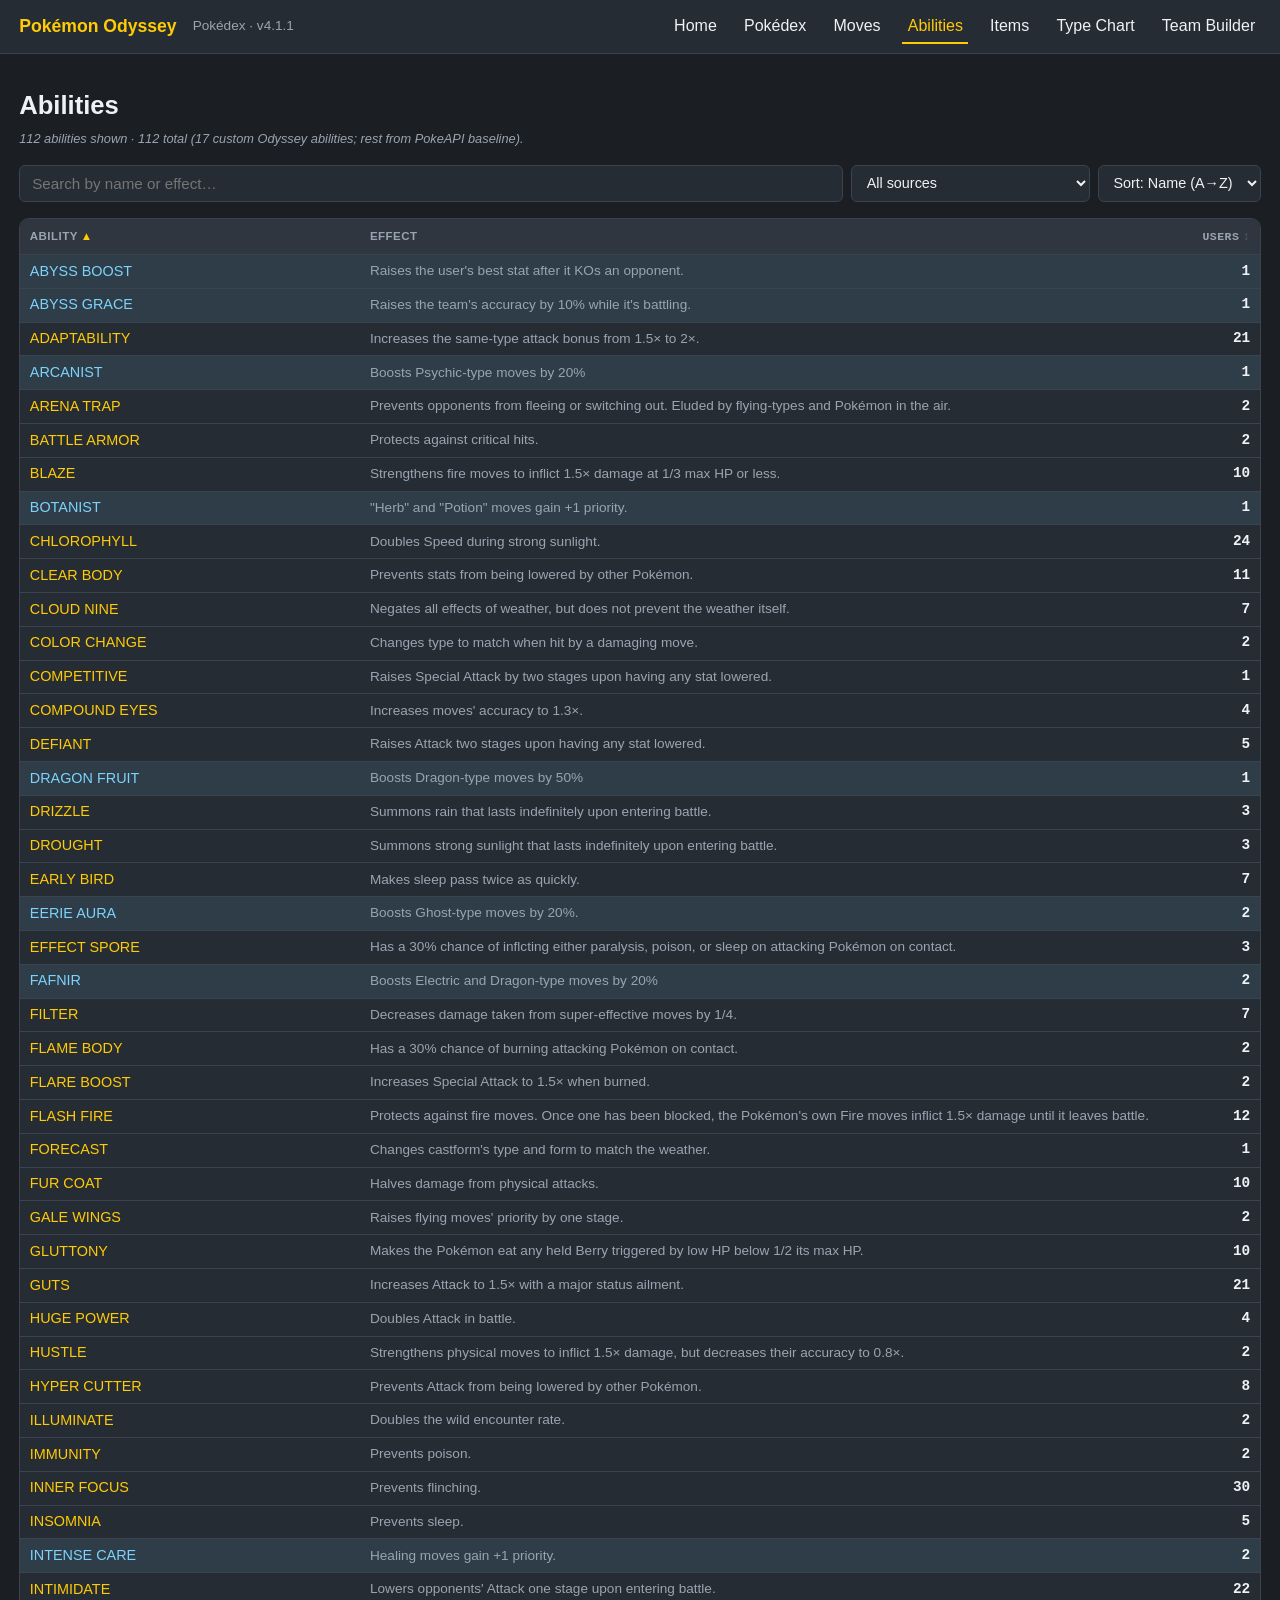
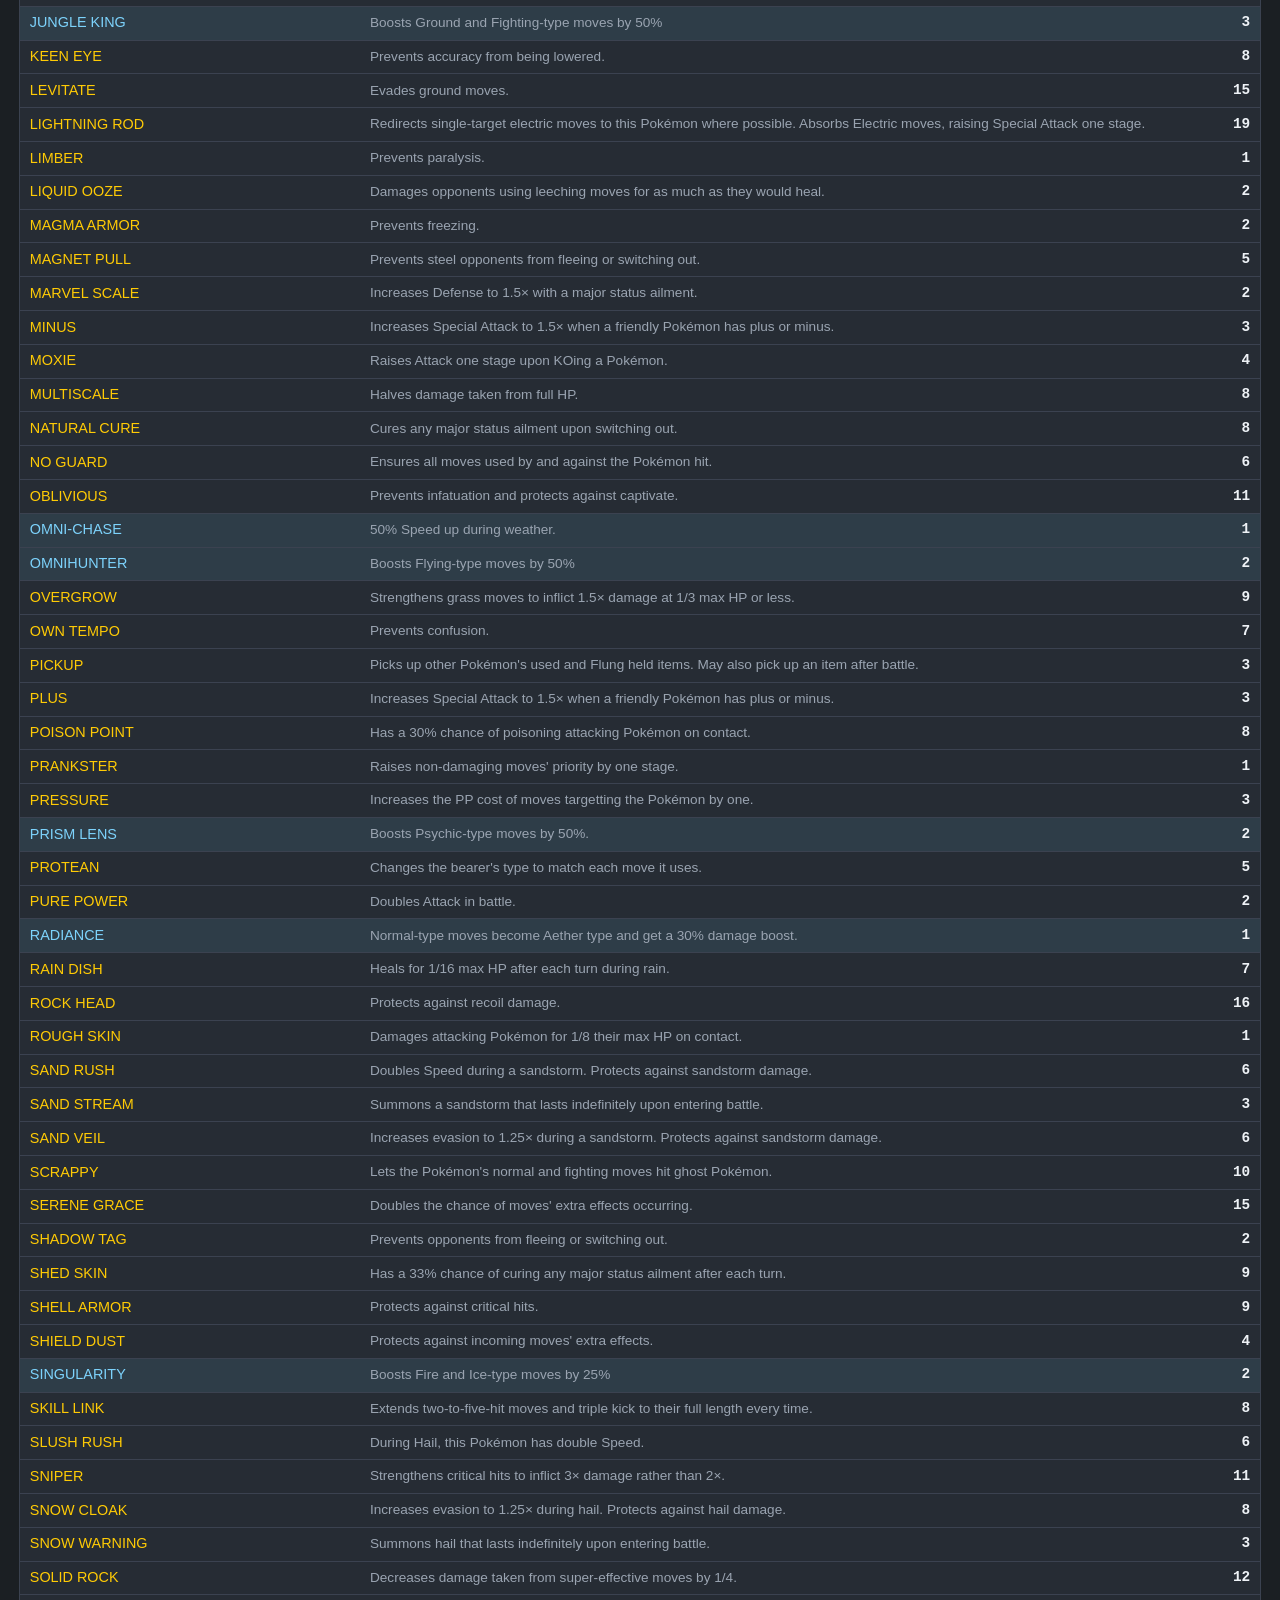
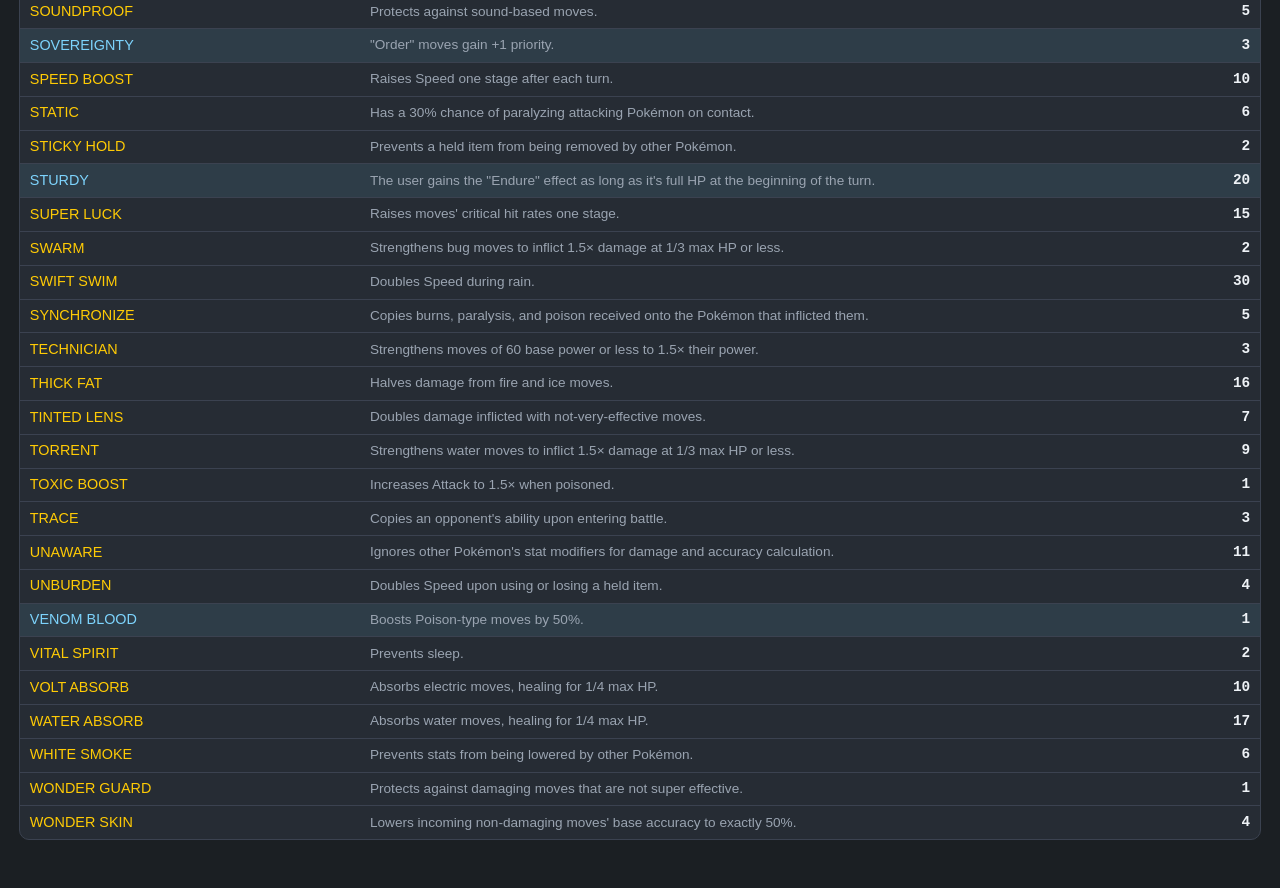
==== commit 1a3df244: "Add team builder with type coverage analysis - New team-builder.html page with 6-slot team compositi" ====
--- a/site/abilities.html
+++ b/site/abilities.html
@@ -18,6 +18,7 @@
     <a href="abilities.html" class="active">Abilities</a>
     <a href="items.html">Items</a>
     <a href="type-chart.html">Type Chart</a>
+    <a href="team-builder.html">Team Builder</a>
   </nav>
 </header>
 
--- a/site/assets/style.css
+++ b/site/assets/style.css
@@ -377,12 +377,12 @@
   margin-top: .15rem;
   font-weight: 600;
 }
-.weakness-cell.x0   { opacity: .45; }
-.weakness-cell.x025 { background: rgba(63,161,41,.25); border-color: var(--t-grass); }
-.weakness-cell.x05  { background: rgba(63,161,41,.15); border-color: var(--t-grass); }
+.weakness-cell.x0   { background: rgba(220,40,40,.22); border-color: #e62829; }
+.weakness-cell.x025 { background: rgba(200,160,0,.30); border-color: #c8a000; }
+.weakness-cell.x05  { background: rgba(200,160,0,.20); border-color: #c8a000; }
 .weakness-cell.x1   { }
-.weakness-cell.x2   { background: rgba(230,40,41,.2); border-color: var(--t-fire); }
-.weakness-cell.x4   { background: rgba(230,40,41,.35); border-color: var(--t-fire); }
+.weakness-cell.x2   { background: rgba(34,160,80,.24); border-color: #22a050; }
+.weakness-cell.x4   { background: rgba(34,160,80,.42); border-color: #22a050; }
 
 /* --- Per-type offense sections (Pokémon detail page) --- */
 .offense-type-label {
@@ -479,9 +479,9 @@
   font-size: .8rem;
 }
 .tc-1  { background: var(--panel); color: var(--text-dim); font-weight: 400; }
-.tc-2  { background: rgba(230,40,41,.25); }
-.tc-05 { background: rgba(63,161,41,.2); }
-.tc-0  { background: var(--panel-2); opacity: .55; }
+.tc-2  { background: rgba(34,160,80,.25); }
+.tc-05 { background: rgba(200,160,0,.22); }
+.tc-0  { background: rgba(220,40,40,.22); }
 
 .disclaimer {
   color: var(--text-dim);
@@ -1288,3 +1288,540 @@
 }
 tr.odyssey-bg td            { background: rgba(125, 211, 252, .05); }
 tr.odyssey-bg:hover td      { background: rgba(125, 211, 252, .1); }
+
+/* =================================================================
+   Team Builder (team-builder.html)
+   ================================================================= */
+.tb-toolbar {
+  display: flex;
+  flex-wrap: wrap;
+  gap: .5rem;
+  align-items: center;
+  margin: .75rem 0 1rem;
+}
+.tb-spacer { flex: 1; }
+.tb-toolbar .reset-btn { background: var(--panel); }
+
+/* --- Team slots row --- */
+.tb-team {
+  display: grid;
+  grid-template-columns: repeat(6, minmax(0, 1fr));
+  gap: .65rem;
+  margin-bottom: 1.25rem;
+}
+@media (max-width: 900px) { .tb-team { grid-template-columns: repeat(3, minmax(0, 1fr)); } }
+@media (max-width: 540px) { .tb-team { grid-template-columns: repeat(2, minmax(0, 1fr)); } }
+
+.tb-slot {
+  position: relative;
+  background: var(--panel);
+  border: 1px dashed var(--border);
+  border-radius: var(--radius);
+  min-height: 210px;
+  padding: .6rem .5rem .7rem;
+  color: var(--text);
+  font: inherit;
+  text-align: center;
+  cursor: pointer;
+  display: flex;
+  flex-direction: column;
+  align-items: center;
+  justify-content: center;
+  gap: .3rem;
+  transition: border-color .12s, background .12s, transform .08s;
+}
+.tb-slot:hover { border-color: var(--accent); background: var(--panel-2); }
+.tb-slot:focus-visible { outline: 2px solid var(--accent-blue); outline-offset: 2px; }
+
+.tb-slot-empty {
+  border-style: dashed;
+  color: var(--text-dim);
+}
+.tb-slot-empty .tb-slot-plus {
+  font-size: 2.4rem;
+  line-height: 1;
+  color: var(--text-dim);
+}
+.tb-slot-empty:hover .tb-slot-plus { color: var(--accent); }
+.tb-slot-empty .tb-slot-label {
+  font-size: .85rem;
+  font-weight: 600;
+  letter-spacing: .02em;
+}
+.tb-slot-num {
+  font-family: monospace;
+  font-size: .7rem;
+  color: var(--text-dim);
+  text-transform: uppercase;
+  letter-spacing: .05em;
+}
+
+.tb-slot-filled {
+  border-style: solid;
+  padding: 0;
+  cursor: default;
+}
+.tb-slot-main {
+  background: transparent;
+  border: 0;
+  color: inherit;
+  font: inherit;
+  width: 100%;
+  padding: .6rem .5rem .7rem;
+  cursor: pointer;
+  display: flex;
+  flex-direction: column;
+  align-items: center;
+  gap: .25rem;
+  border-radius: var(--radius);
+}
+.tb-slot-main:hover { background: var(--panel-2); }
+.tb-slot-main:focus-visible { outline: 2px solid var(--accent-blue); outline-offset: -2px; }
+.tb-slot-sprite {
+  width: 96px;
+  height: 96px;
+  object-fit: contain;
+  image-rendering: pixelated;
+}
+.tb-slot-placeholder {
+  width: 96px;
+  height: 96px;
+  display: flex;
+  align-items: center;
+  justify-content: center;
+  background: var(--panel-2);
+  border-radius: 50%;
+  font-size: 2rem;
+  font-weight: 700;
+  color: var(--text-dim);
+}
+.tb-slot-name {
+  font-weight: 700;
+  font-size: .95rem;
+  margin-top: .15rem;
+}
+.tb-slot-types {
+  display: flex;
+  flex-wrap: wrap;
+  gap: .2rem;
+  justify-content: center;
+}
+.tb-slot-abilities {
+  font-size: .75rem;
+  color: var(--text-dim);
+  margin-top: .2rem;
+  line-height: 1.3;
+}
+.tb-slot-remove {
+  position: absolute;
+  top: .25rem;
+  right: .3rem;
+  background: var(--panel-2);
+  border: 1px solid var(--border);
+  color: var(--text-dim);
+  width: 24px;
+  height: 24px;
+  line-height: 22px;
+  text-align: center;
+  border-radius: 50%;
+  padding: 0;
+  font-size: 1rem;
+  font-weight: 700;
+  cursor: pointer;
+  transition: background .12s, color .12s, border-color .12s;
+  z-index: 1;
+}
+.tb-slot-remove:hover {
+  background: #b94a48;
+  color: #fff;
+  border-color: #b94a48;
+}
+
+/* --- Shared panel tweaks --- */
+.tb-panels { margin-top: 1rem; }
+.tb-panel { padding: .9rem 1rem 1rem; }
+.tb-panel h2 { margin-top: 0; }
+.tb-panel h3 {
+  margin: 1rem 0 .35rem;
+  color: var(--text-dim);
+  text-transform: uppercase;
+  font-size: .75rem;
+  letter-spacing: .05em;
+}
+.tb-caption {
+  font-size: .82rem;
+  color: var(--text-dim);
+  margin: 0 0 .5rem;
+}
+.tb-types-panel { margin-top: 1rem; }
+
+/* --- Matrices and summary tables --- */
+.tb-matrix-wrap {
+  overflow-x: auto;
+  border-radius: 6px;
+  border: 1px solid var(--border);
+  background: var(--panel);
+}
+.tb-matrix, .tb-summary-table {
+  border-collapse: collapse;
+  font-size: .82rem;
+  width: 100%;
+}
+.tb-matrix th, .tb-matrix td,
+.tb-summary-table th, .tb-summary-table td {
+  border: 1px solid var(--border);
+  padding: .3rem .45rem;
+  text-align: center;
+  vertical-align: middle;
+}
+.tb-matrix thead th, .tb-summary-table thead th {
+  background: var(--panel-2);
+  color: var(--text-dim);
+  font-size: .72rem;
+  text-transform: uppercase;
+  letter-spacing: .04em;
+  font-weight: 700;
+  white-space: nowrap;
+}
+.tb-matrix-corner {
+  font-weight: 700;
+  text-align: left !important;
+  white-space: nowrap;
+}
+.tb-matrix-row-head {
+  text-align: left !important;
+  padding-left: .5rem !important;
+  white-space: nowrap;
+}
+
+.tb-matrix-th {
+  min-width: 64px;
+  padding: .25rem !important;
+}
+.tb-matrix-th-inner {
+  display: flex;
+  flex-direction: column;
+  align-items: center;
+  gap: .1rem;
+}
+.tb-matrix-th img {
+  width: 44px;
+  height: 44px;
+  object-fit: contain;
+  image-rendering: pixelated;
+  background: var(--panel);
+  border-radius: 6px;
+}
+.tb-matrix-th-name {
+  font-size: .65rem;
+  color: var(--text-dim);
+  text-transform: none;
+  letter-spacing: 0;
+  max-width: 80px;
+  overflow: hidden;
+  text-overflow: ellipsis;
+  white-space: nowrap;
+}
+.tb-mini-ph {
+  width: 44px;
+  height: 44px;
+  line-height: 44px;
+  text-align: center;
+  background: var(--panel-2);
+  border-radius: 50%;
+  font-weight: 700;
+  color: var(--text-dim);
+  display: inline-block;
+}
+
+.tb-matrix-cell {
+  font-family: monospace;
+  font-weight: 700;
+  min-width: 42px;
+}
+/* Defensive matrix cells: 2× received is BAD (red), ½× and 0× are GOOD (green).
+   Same palette as the defensive-summary multiplier cells for consistency. */
+.tb-matrix-cell.x0   { background: rgba(34, 160, 80, .32); color: #ccf5d7; font-weight: 700; }
+.tb-matrix-cell.x025 { background: rgba(34, 160, 80, .22); color: #cfeedc; }
+.tb-matrix-cell.x05  { background: rgba(34, 160, 80, .16); color: #d0e9d8; }
+.tb-matrix-cell.x1   { color: var(--text-dim); font-weight: 500; }
+.tb-matrix-cell.x2   { background: rgba(220, 120, 40, .28); color: #ffc899; }
+.tb-matrix-cell.x4   { background: rgba(220, 40, 40, .38); color: #ffc5c5; }
+
+.tb-matrix-worst {
+  font-family: monospace;
+  font-weight: 700;
+  background: var(--panel-2);
+}
+.tb-matrix-worst.tb-worst-2 { background: rgba(220, 120, 40, .24); color: #ffc899; }
+.tb-matrix-worst.tb-worst-4 { background: rgba(220, 40, 40, .34); color: #ffc5c5; }
+.tb-matrix-worst-head { min-width: 70px; }
+
+/* --- Summary table --- */
+.tb-summary-table td.tb-sum-type,
+.tb-summary-table td.tb-sum-cell {
+  padding: .3rem .45rem;
+}
+.tb-sum-type { text-align: left !important; }
+.tb-sum-cell {
+  font-family: monospace;
+  font-weight: 600;
+  min-width: 40px;
+}
+.tb-sum-weak   { color: #ffb4b4; background: rgba(220, 40, 40, .10); }
+.tb-sum-resist { color: #aef0c2; background: rgba(34, 160, 80, .12); }
+.tb-sum-immune { color: #ccf5d7; background: rgba(34, 160, 80, .24); }
+.tb-sum-risk td { background: rgba(220, 40, 40, .08); }
+.tb-sum-ok   td { background: rgba(34, 160, 80, .05); }
+
+/* Defensive-summary Worst/Best multiplier cells — red = bad (take damage). */
+.tb-summary-table .tb-sum-cell.x0   { background: rgba(34, 160, 80, .28); color: #ccf5d7; }
+.tb-summary-table .tb-sum-cell.x025 { background: rgba(34, 160, 80, .20); color: #cfeedc; }
+.tb-summary-table .tb-sum-cell.x05  { background: rgba(34, 160, 80, .14); color: #d0e9d8; }
+.tb-summary-table .tb-sum-cell.x1   { color: var(--text-dim); }
+.tb-summary-table .tb-sum-cell.x2   { background: rgba(220, 120, 40, .26); color: #ffc899; }
+.tb-summary-table .tb-sum-cell.x4   { background: rgba(220, 40, 40, .36); color: #ffc5c5; }
+
+/* Offensive-coverage Best cell — green = good (deal damage). Override the
+   defensive palette within .tb-coverage-table. */
+.tb-coverage-table .tb-sum-cell.x0   { background: rgba(220, 40, 40, .24); color: #ffb4b4; }
+.tb-coverage-table .tb-sum-cell.x05  { background: rgba(200, 160, 0, .20); color: #ffe58a; }
+.tb-coverage-table .tb-sum-cell.x1   { color: var(--text-dim); }
+.tb-coverage-table .tb-sum-cell.x2   { background: rgba(34, 160, 80, .26); color: #aef0c2; }
+.tb-coverage-table .tb-sum-cell.x4   { background: rgba(34, 160, 80, .44); color: #e4ffe9; }
+
+/* --- Coverage table --- */
+.tb-coverage-table td.tb-hitters-cell {
+  text-align: left !important;
+  padding: .35rem .5rem;
+}
+.tb-hitter {
+  display: inline-flex;
+  align-items: center;
+  gap: .25rem;
+  background: var(--panel-2);
+  border: 1px solid var(--border);
+  border-radius: 999px;
+  padding: 1px 8px 1px 8px;
+  margin: 2px 3px 2px 0;
+  font-size: .78rem;
+}
+.tb-hitter-name { font-weight: 600; }
+.tb-hitter-empty { color: var(--text-dim); font-style: italic; }
+.tb-sum-count { color: var(--text); font-weight: 700; }
+
+/* --- Strengths & gaps lists --- */
+.tb-list {
+  list-style: none;
+  padding: 0;
+  margin: 0 0 .75rem;
+  display: flex;
+  flex-direction: column;
+  gap: .3rem;
+}
+.tb-list li {
+  display: flex;
+  flex-wrap: wrap;
+  gap: .4rem;
+  align-items: center;
+  background: var(--panel-2);
+  border: 1px solid var(--border);
+  border-radius: 6px;
+  padding: .35rem .55rem;
+  font-size: .85rem;
+}
+.tb-list-bad li  { border-color: rgba(220, 40, 40, .4);  background: rgba(220, 40, 40, .06); }
+.tb-list-good li { border-color: rgba(34, 160, 80, .4);  background: rgba(34, 160, 80, .08); }
+.tb-list-text { color: var(--text); }
+.tb-list-members {
+  color: var(--text-dim);
+  font-size: .78rem;
+  flex-basis: 100%;
+  padding-left: .1rem;
+}
+.tb-list-ok {
+  background: rgba(34, 160, 80, .1);
+  border: 1px solid rgba(34, 160, 80, .4);
+  border-radius: 6px;
+  padding: .5rem .7rem;
+  margin: 0 0 .75rem;
+  color: #aef0c2;
+  font-size: .88rem;
+}
+.tb-list-neutral {
+  color: var(--text-dim);
+  font-style: italic;
+  font-size: .85rem;
+  margin: 0 0 .75rem;
+}
+
+/* --- Type distribution bars --- */
+.tb-dist-grid {
+  display: grid;
+  grid-template-columns: repeat(2, minmax(0, 1fr));
+  gap: .3rem .9rem;
+}
+@media (max-width: 600px) { .tb-dist-grid { grid-template-columns: 1fr; } }
+.tb-dist-row {
+  display: grid;
+  grid-template-columns: 88px 1fr 28px;
+  align-items: center;
+  gap: .5rem;
+}
+.tb-dist-zero { opacity: .45; }
+.tb-dist-label { display: flex; justify-content: flex-start; }
+.tb-dist-bar {
+  height: 10px;
+  background: var(--panel-2);
+  border-radius: 4px;
+  position: relative;
+  overflow: hidden;
+  border: 1px solid var(--border);
+}
+.tb-dist-fill {
+  position: absolute;
+  left: 0; top: 0; bottom: 0;
+  border-radius: 3px;
+  padding: 0;
+  text-indent: -9999px;
+  text-shadow: none;
+  min-width: 0;
+}
+.tb-dist-count {
+  font-family: monospace;
+  font-weight: 700;
+  text-align: right;
+  color: var(--text-dim);
+}
+
+/* --- Picker modal --- */
+.tb-picker {
+  position: fixed;
+  inset: 0;
+  background: rgba(0, 0, 0, .7);
+  z-index: 9999;
+  display: flex;
+  align-items: center;
+  justify-content: center;
+  padding: 2rem 1rem;
+}
+.tb-picker[hidden] { display: none; }
+body.tb-picker-open { overflow: hidden; }
+.tb-picker-card {
+  background: var(--panel);
+  border: 1px solid var(--border);
+  border-radius: var(--radius);
+  width: min(760px, 100%);
+  max-height: 100%;
+  display: flex;
+  flex-direction: column;
+  overflow: hidden;
+  box-shadow: 0 12px 40px rgba(0, 0, 0, .6);
+}
+.tb-picker-head {
+  display: flex;
+  align-items: center;
+  justify-content: space-between;
+  padding: .7rem 1rem;
+  border-bottom: 1px solid var(--border);
+  background: var(--panel-2);
+}
+.tb-picker-head h2 { margin: 0; font-size: 1.05rem; border: 0; padding: 0; }
+.tb-picker-close {
+  background: transparent;
+  border: 0;
+  color: var(--text-dim);
+  font-size: 1.6rem;
+  line-height: 1;
+  cursor: pointer;
+  padding: 0 .3rem;
+}
+.tb-picker-close:hover { color: var(--accent); }
+
+.tb-picker-filters {
+  display: flex;
+  flex-direction: column;
+  gap: .5rem;
+  padding: .7rem 1rem;
+  border-bottom: 1px solid var(--border);
+}
+.tb-picker-filters .search { flex: 1 1 auto; }
+.tb-picker-filters .type-chips { gap: .25rem; }
+.tb-picker-filters .type-chip {
+  font-size: .68rem;
+  padding: .15rem .55rem;
+}
+
+.tb-picker-list {
+  overflow-y: auto;
+  padding: .5rem .75rem .75rem;
+  display: grid;
+  grid-template-columns: repeat(auto-fill, minmax(240px, 1fr));
+  gap: .45rem;
+}
+.tb-picker-item {
+  display: flex;
+  align-items: center;
+  gap: .55rem;
+  background: var(--panel-2);
+  border: 1px solid var(--border);
+  border-radius: 8px;
+  padding: .4rem .55rem;
+  cursor: pointer;
+  color: var(--text);
+  font: inherit;
+  text-align: left;
+  transition: border-color .1s, background .1s, transform .08s;
+}
+.tb-picker-item:hover {
+  border-color: var(--accent);
+  background: var(--panel);
+}
+.tb-picker-item:focus-visible { outline: 2px solid var(--accent-blue); outline-offset: 2px; }
+.tb-picker-sprite {
+  width: 48px;
+  height: 48px;
+  object-fit: contain;
+  image-rendering: pixelated;
+  flex-shrink: 0;
+}
+.tb-picker-ph {
+  width: 48px;
+  height: 48px;
+  display: inline-flex;
+  align-items: center;
+  justify-content: center;
+  background: var(--panel);
+  border-radius: 50%;
+  font-weight: 700;
+  color: var(--text-dim);
+  flex-shrink: 0;
+}
+.tb-picker-item-body {
+  display: flex;
+  flex-direction: column;
+  gap: .15rem;
+  min-width: 0;
+  flex: 1;
+}
+.tb-picker-item-head {
+  display: flex;
+  align-items: center;
+  gap: .35rem;
+  font-size: .9rem;
+  font-weight: 600;
+}
+.tb-picker-item-head .dim { font-family: monospace; font-size: .72rem; }
+.tb-picker-item-name { overflow: hidden; text-overflow: ellipsis; white-space: nowrap; }
+.tb-picker-item-types { display: flex; gap: .2rem; flex-wrap: wrap; }
+.tb-picker-more {
+  grid-column: 1 / -1;
+  text-align: center;
+  padding: .5rem 0;
+}
+
+@media (max-width: 600px) {
+  .tb-picker { padding: 0; }
+  .tb-picker-card { border-radius: 0; max-height: 100%; height: 100%; width: 100%; }
+  .tb-picker-list { grid-template-columns: 1fr; }
+}
